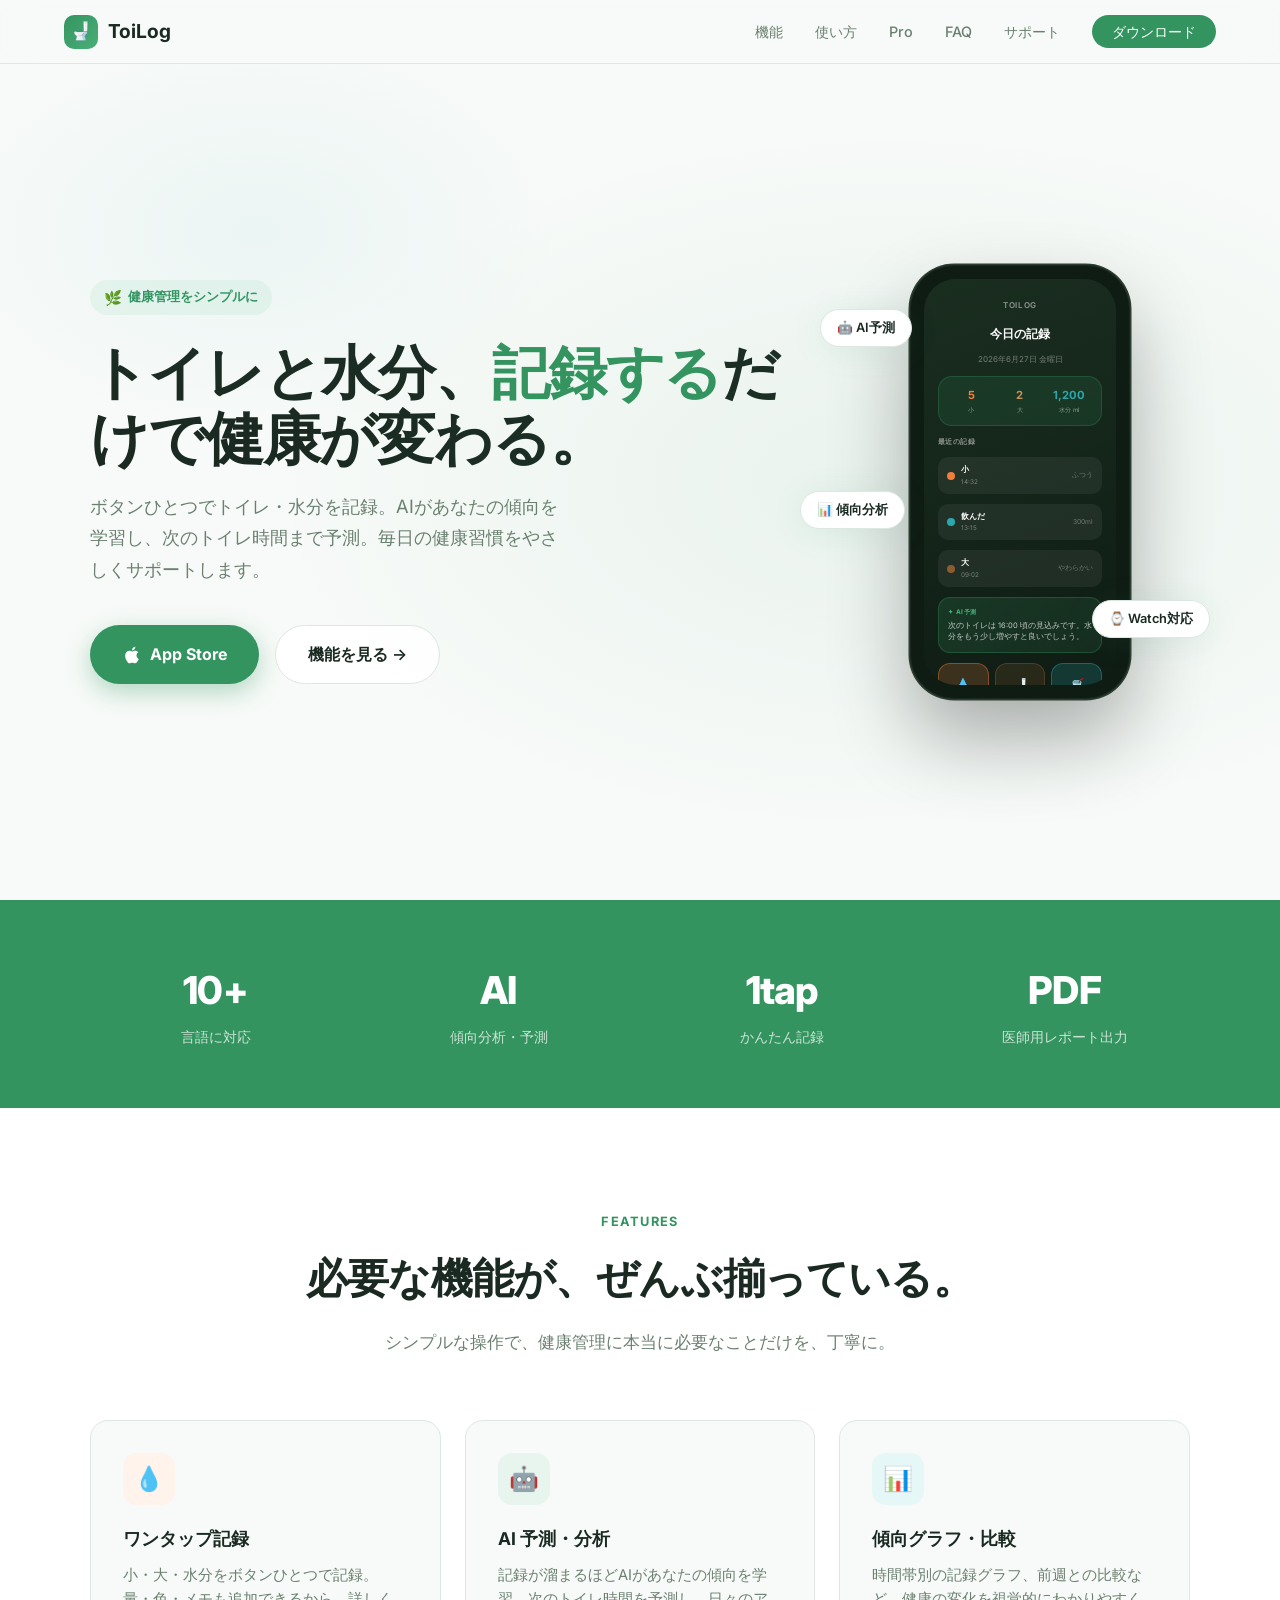
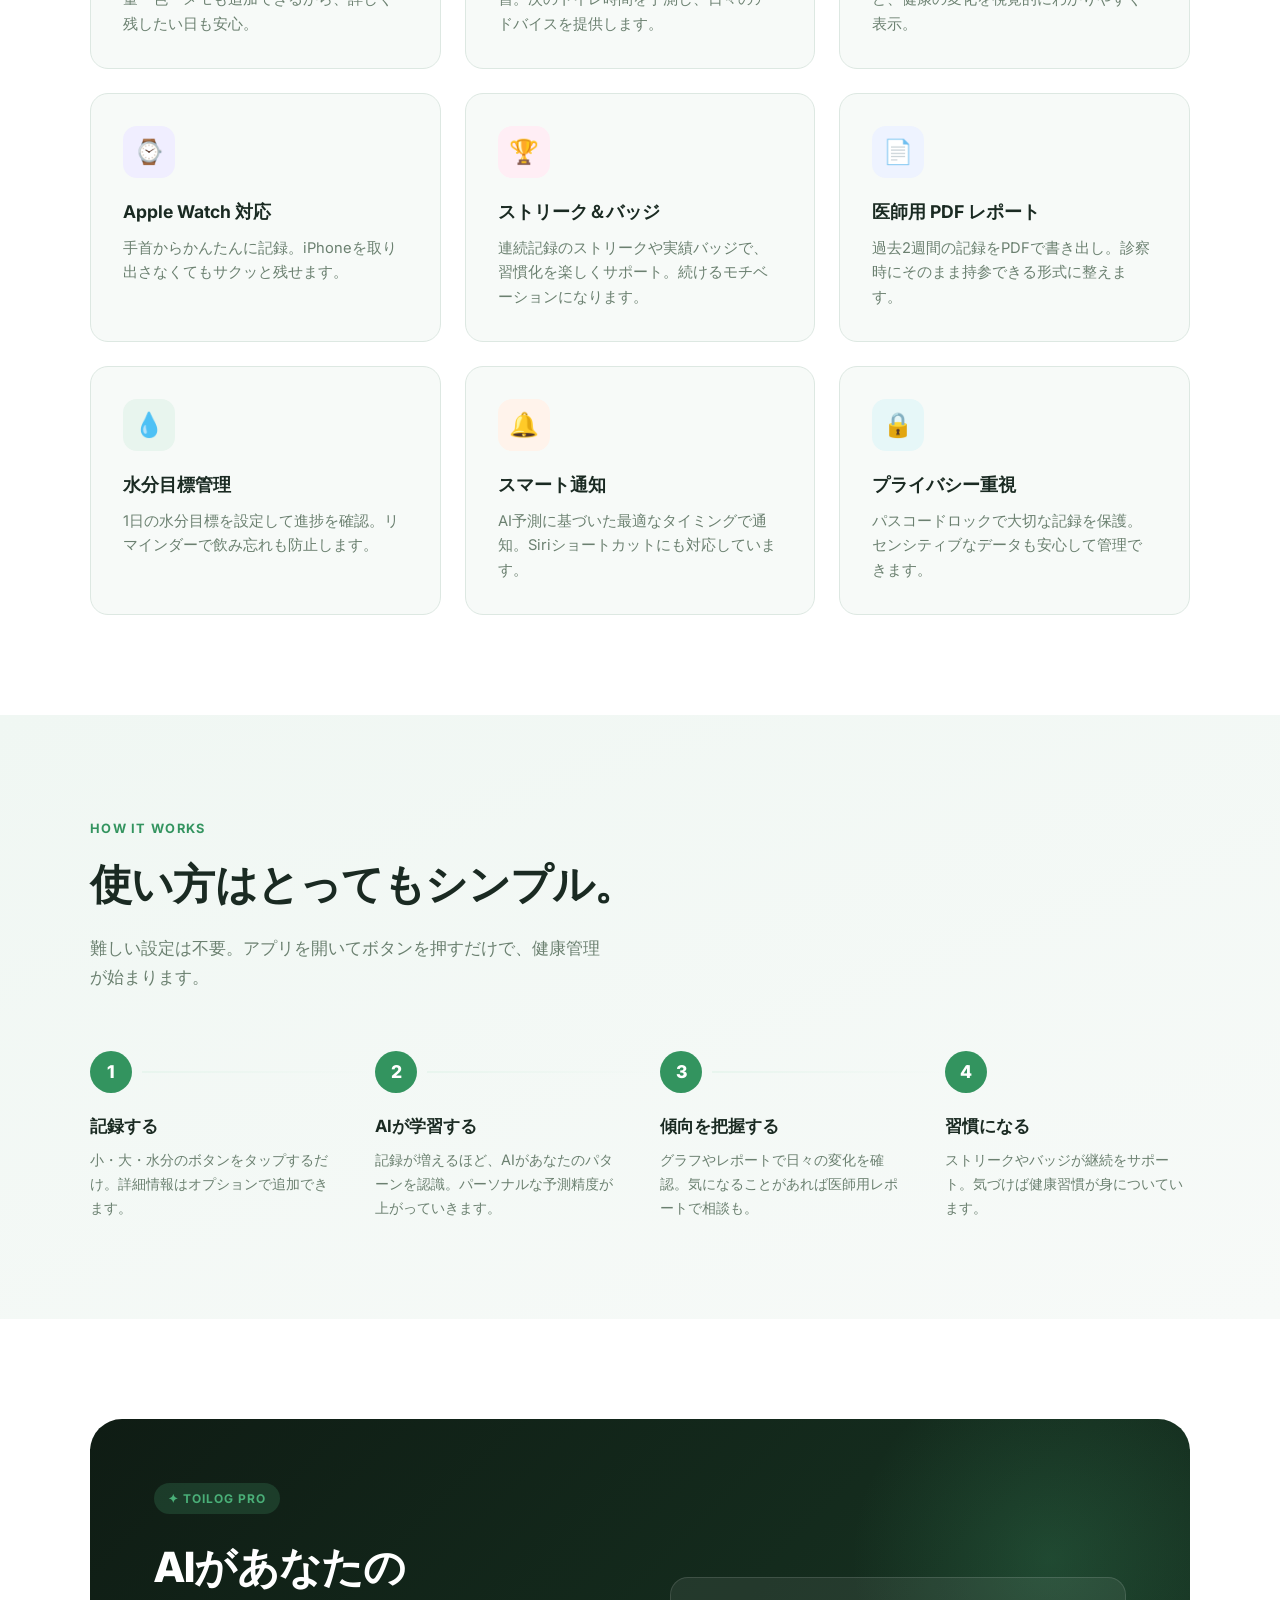
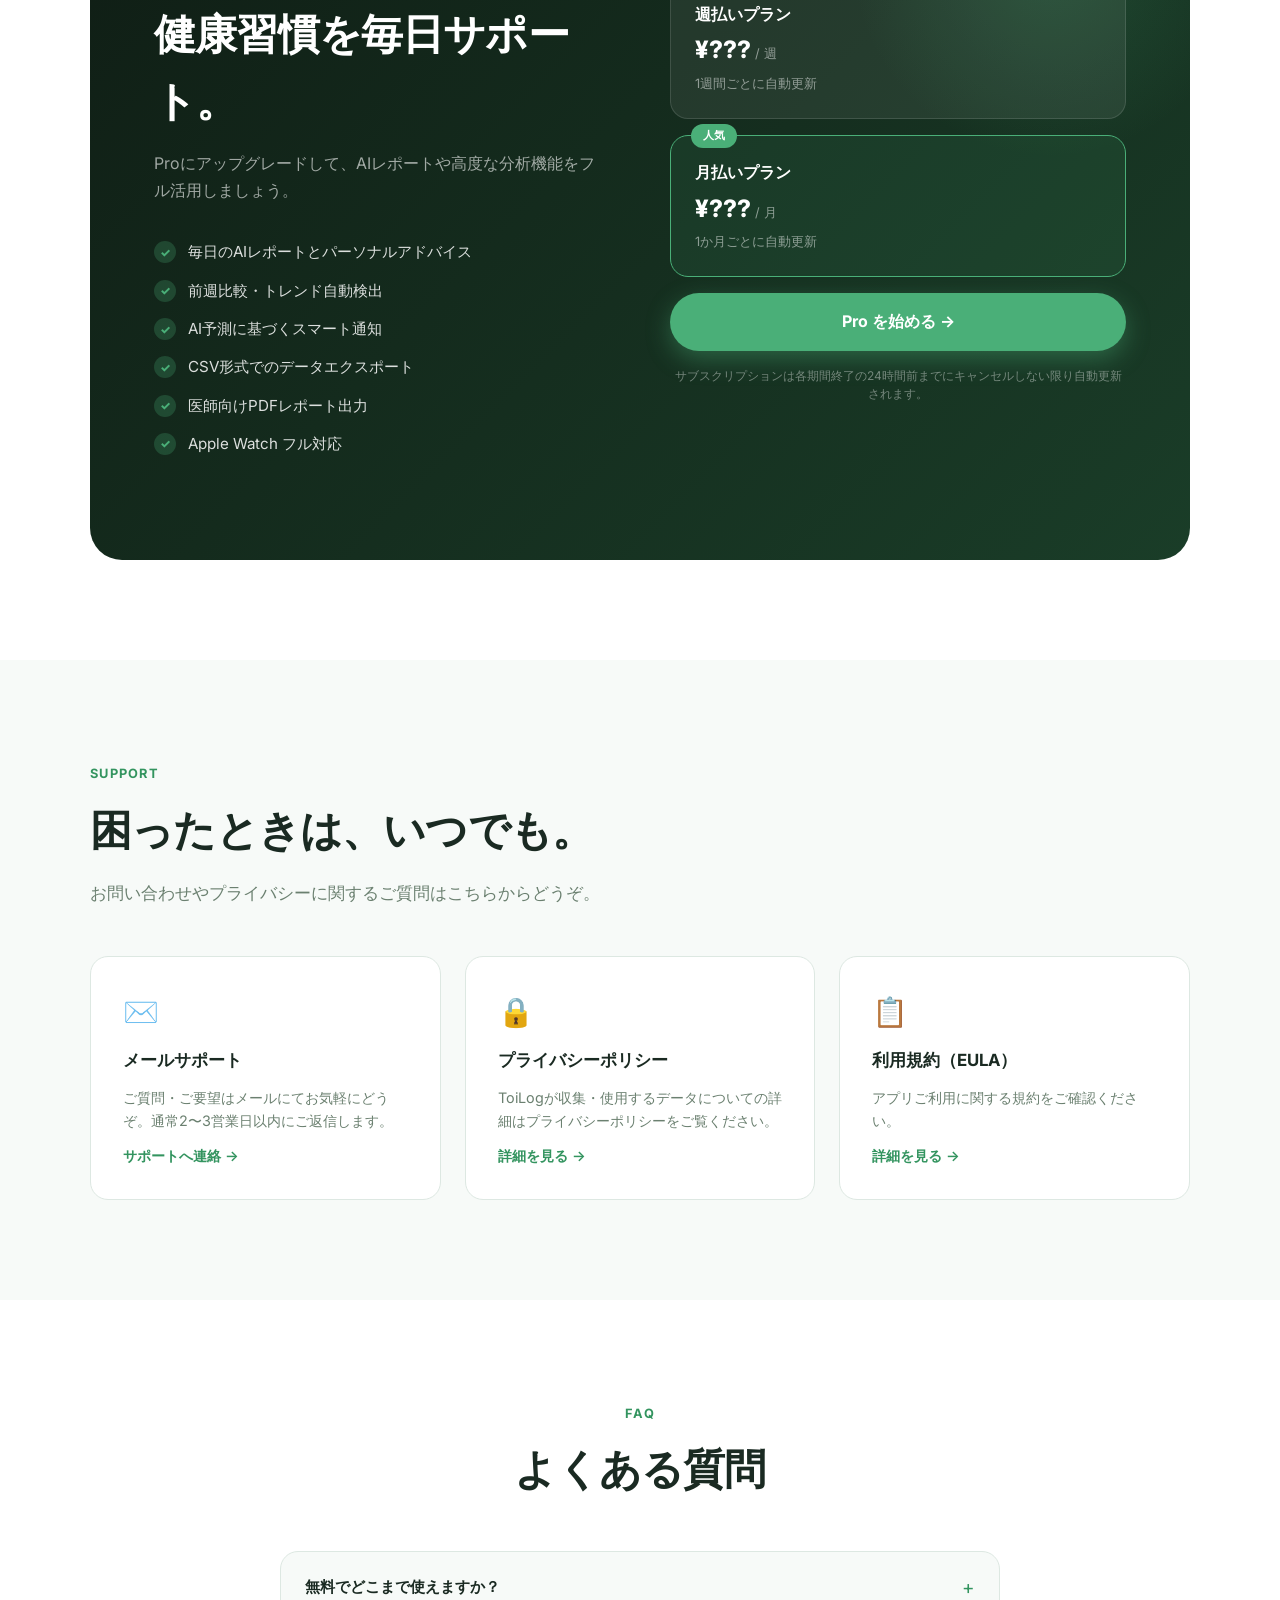
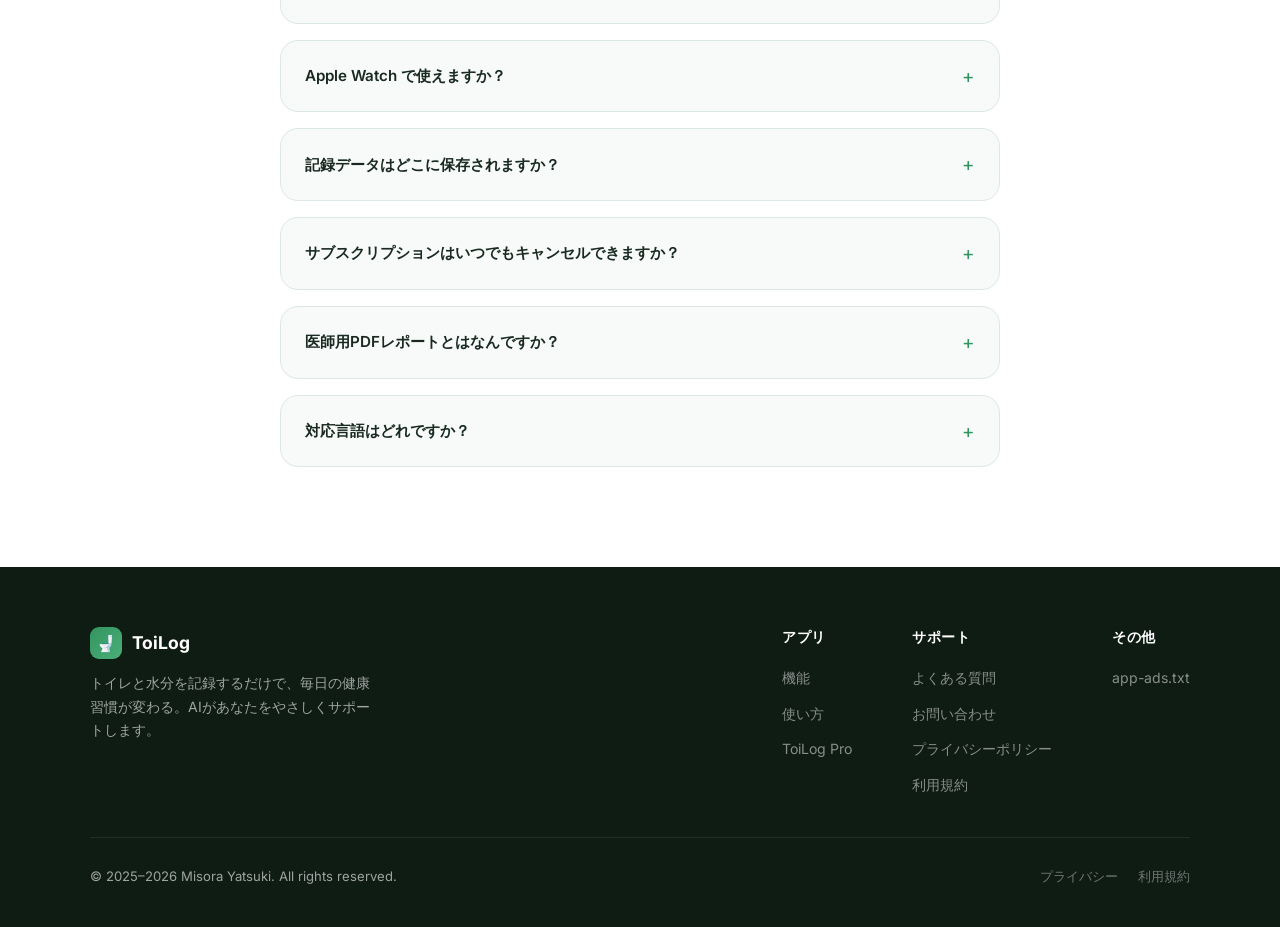
==== index.html @ bc9802e8 "Initial commit" ====
<!DOCTYPE html>
<html lang="ja">
<head>
  <meta charset="UTF-8">
  <meta name="viewport" content="width=device-width, initial-scale=1.0">
  <title>ToiLog - トイレ記録＆AI健康分析</title>
  <meta name="description" content="ボタンひとつでトイレ・水分を記録。AIがあなたの健康習慣を毎日サポート。">
  <meta property="og:title" content="ToiLog - トイレ記録＆AI健康分析">
  <meta property="og:description" content="ボタンひとつでトイレ・水分を記録。AIがあなたの健康習慣を毎日サポート。">
  <meta property="og:type" content="website">
  <link rel="preconnect" href="https://fonts.googleapis.com">
  <link rel="preconnect" href="https://fonts.gstatic.com" crossorigin>
  <link href="https://fonts.googleapis.com/css2?family=Inter:wght@300;400;500;600;700;800&display=swap" rel="stylesheet">
  <style>
    *, *::before, *::after { box-sizing: border-box; margin: 0; padding: 0; }

    :root {
      --green:      #33945f;
      --green-light:#e8f5ee;
      --green-mid:  #4aaf78;
      --orange:     #f07f3c;
      --brown:      #8c5c2e;
      --teal:       #2ba8ad;
      --bg:         #f7faf8;
      --surface:    #ffffff;
      --text:       #1a2a22;
      --muted:      #6b8070;
      --border:     #dde8e2;
      --radius:     18px;
      --shadow:     0 4px 32px rgba(51,148,95,.10);
    }

    html { scroll-behavior: smooth; }

    body {
      font-family: 'Inter', -apple-system, sans-serif;
      background: var(--bg);
      color: var(--text);
      line-height: 1.6;
      -webkit-font-smoothing: antialiased;
    }

    /* ── NAV ───────────────────────────────────────── */
    nav {
      position: sticky; top: 0; z-index: 100;
      background: rgba(247,250,248,.85);
      backdrop-filter: blur(16px);
      -webkit-backdrop-filter: blur(16px);
      border-bottom: 1px solid var(--border);
      padding: 0 5vw;
      display: flex; align-items: center; justify-content: space-between;
      height: 64px;
    }
    .nav-logo {
      display: flex; align-items: center; gap: 10px;
      font-weight: 700; font-size: 1.2rem; color: var(--text);
      text-decoration: none;
    }
    .nav-logo-icon {
      width: 34px; height: 34px; border-radius: 10px;
      background: linear-gradient(135deg, var(--green), var(--green-mid));
      display: flex; align-items: center; justify-content: center;
      font-size: 1.1rem;
    }
    .nav-links {
      display: flex; gap: 32px; list-style: none;
    }
    .nav-links a {
      color: var(--muted); text-decoration: none; font-size: .9rem; font-weight: 500;
      transition: color .2s;
    }
    .nav-links a:hover { color: var(--green); }
    .nav-cta {
      background: var(--green);
      color: #fff !important;
      padding: 8px 20px;
      border-radius: 100px;
    }
    .nav-cta:hover { background: var(--green-mid); color: #fff !important; }

    /* ── HERO ──────────────────────────────────────── */
    .hero {
      min-height: calc(100vh - 64px);
      display: flex; align-items: center;
      padding: 80px 5vw;
      position: relative; overflow: hidden;
    }
    .hero::before {
      content: '';
      position: absolute; inset: 0;
      background:
        radial-gradient(ellipse 70% 60% at 70% 50%, rgba(51,148,95,.07) 0%, transparent 70%),
        radial-gradient(ellipse 40% 40% at 20% 20%, rgba(43,168,173,.06) 0%, transparent 60%);
      pointer-events: none;
    }
    .hero-inner {
      max-width: 1100px; margin: 0 auto; width: 100%;
      display: flex; align-items: center; gap: 60px;
    }
    .hero-text { flex: 1; }
    .hero-badge {
      display: inline-flex; align-items: center; gap: 6px;
      background: var(--green-light); color: var(--green);
      padding: 6px 14px; border-radius: 100px;
      font-size: .8rem; font-weight: 600; margin-bottom: 24px;
    }
    .hero-badge span { font-size: .9rem; }
    h1 {
      font-size: clamp(2.4rem, 5vw, 3.6rem);
      font-weight: 800; line-height: 1.15; letter-spacing: -.02em;
      margin-bottom: 20px;
    }
    h1 em { font-style: normal; color: var(--green); }
    .hero-sub {
      font-size: 1.15rem; color: var(--muted); margin-bottom: 40px;
      max-width: 480px; line-height: 1.7;
    }
    .hero-actions { display: flex; gap: 16px; flex-wrap: wrap; }
    .btn-primary {
      display: inline-flex; align-items: center; gap: 8px;
      background: var(--green); color: #fff;
      padding: 16px 32px; border-radius: 100px;
      font-weight: 700; font-size: 1rem; text-decoration: none;
      box-shadow: 0 8px 24px rgba(51,148,95,.35);
      transition: transform .2s, box-shadow .2s;
    }
    .btn-primary:hover { transform: translateY(-2px); box-shadow: 0 12px 32px rgba(51,148,95,.4); }
    .btn-secondary {
      display: inline-flex; align-items: center; gap: 8px;
      background: var(--surface); color: var(--text);
      padding: 16px 32px; border-radius: 100px;
      font-weight: 600; font-size: 1rem; text-decoration: none;
      border: 1.5px solid var(--border);
      transition: border-color .2s, transform .2s;
    }
    .btn-secondary:hover { border-color: var(--green); transform: translateY(-2px); }

    .hero-visual { flex: 0 0 340px; }
    .phone-frame {
      width: 220px; margin: 0 auto;
      background: #0f1c14;
      border-radius: 44px;
      padding: 14px;
      box-shadow:
        0 0 0 1.5px #2a3d2e,
        0 40px 80px rgba(0,0,0,.30),
        inset 0 0 0 1px rgba(255,255,255,.05);
      position: relative;
    }
    .phone-screen {
      background: linear-gradient(160deg, #1a2e20 0%, #0f1c14 100%);
      border-radius: 32px;
      overflow: hidden;
      aspect-ratio: 9/19;
      display: flex; flex-direction: column;
      padding: 20px 14px 14px;
      gap: 10px;
    }
    .phone-header {
      color: rgba(255,255,255,.5); font-size: .5rem; font-weight: 600;
      text-align: center; letter-spacing: .08em; text-transform: uppercase;
    }
    .phone-title { color: #fff; font-size: .75rem; font-weight: 700; text-align: center; margin-top: 2px; }
    .phone-date { color: rgba(255,255,255,.4); font-size: .5rem; text-align: center; }
    .phone-summary {
      background: rgba(51,148,95,.15);
      border: 1px solid rgba(51,148,95,.3);
      border-radius: 14px;
      padding: 10px;
      display: grid; grid-template-columns: 1fr 1fr 1fr; gap: 4px;
    }
    .phone-stat { text-align: center; }
    .phone-stat-val { font-size: .7rem; font-weight: 700; }
    .phone-stat-lbl { font-size: .38rem; color: rgba(255,255,255,.5); }
    .stat-green { color: #4aaf78; }
    .stat-orange { color: #f07f3c; }
    .stat-teal { color: #2ba8ad; }
    .phone-log-title { color: rgba(255,255,255,.5); font-size: .45rem; font-weight: 600; letter-spacing: .06em; text-transform: uppercase; }
    .phone-log-item {
      background: rgba(255,255,255,.06);
      border-radius: 10px; padding: 7px 9px;
      display: flex; align-items: center; gap: 6px;
    }
    .phone-log-dot { width: 8px; height: 8px; border-radius: 50%; flex-shrink: 0; }
    .phone-log-text { flex: 1; }
    .phone-log-type { font-size: .48rem; color: #fff; font-weight: 600; }
    .phone-log-time { font-size: .4rem; color: rgba(255,255,255,.4); }
    .phone-log-right { font-size: .42rem; color: rgba(255,255,255,.35); }
    .phone-ai {
      background: linear-gradient(135deg, rgba(51,148,95,.2), rgba(74,175,120,.1));
      border: 1px solid rgba(51,148,95,.35);
      border-radius: 12px; padding: 9px;
    }
    .phone-ai-label { font-size: .4rem; color: #4aaf78; font-weight: 700; letter-spacing: .06em; text-transform: uppercase; margin-bottom: 3px; }
    .phone-ai-text { font-size: .47rem; color: rgba(255,255,255,.75); line-height: 1.5; }
    .phone-btns {
      display: grid; grid-template-columns: 1fr 1fr 1fr; gap: 6px; margin-top: auto;
    }
    .phone-btn {
      border-radius: 12px; padding: 10px 0;
      display: flex; flex-direction: column; align-items: center; gap: 3px;
    }
    .phone-btn-orange { background: rgba(240,127,60,.2); border: 1px solid rgba(240,127,60,.4); }
    .phone-btn-brown  { background: rgba(140, 92,46,.2); border: 1px solid rgba(140, 92,46,.4); }
    .phone-btn-teal   { background: rgba(43,168,173,.2); border: 1px solid rgba(43,168,173,.4); }
    .phone-btn-emoji  { font-size: .9rem; }
    .phone-btn-label  { font-size: .38rem; color: rgba(255,255,255,.7); font-weight: 600; }

    /* floating chips */
    .hero-visual { position: relative; }
    .chip {
      position: absolute;
      background: var(--surface);
      border: 1px solid var(--border);
      border-radius: 100px;
      padding: 8px 16px;
      display: flex; align-items: center; gap: 8px;
      font-size: .8rem; font-weight: 600;
      box-shadow: var(--shadow);
      white-space: nowrap;
      animation: float 4s ease-in-out infinite;
    }
    .chip-1 { top: 10%; left: -30px; animation-delay: 0s; }
    .chip-2 { top: 52%; left: -50px; animation-delay: 1.5s; }
    .chip-3 { bottom: 14%; right: -20px; animation-delay: .8s; }
    @keyframes float {
      0%, 100% { transform: translateY(0); }
      50%       { transform: translateY(-8px); }
    }

    /* ── SECTION COMMONS ───────────────────────────── */
    section { padding: 100px 5vw; }
    .section-inner { max-width: 1100px; margin: 0 auto; }
    .section-eyebrow {
      display: inline-block;
      color: var(--green); font-size: .8rem; font-weight: 700;
      letter-spacing: .1em; text-transform: uppercase;
      margin-bottom: 12px;
    }
    h2 {
      font-size: clamp(1.8rem, 3.5vw, 2.6rem);
      font-weight: 800; letter-spacing: -.02em; margin-bottom: 16px;
    }
    .section-sub {
      color: var(--muted); font-size: 1.05rem; max-width: 520px; line-height: 1.7;
    }

    /* ── FEATURES ──────────────────────────────────── */
    #features { background: var(--surface); }
    .features-header { text-align: center; margin-bottom: 64px; }
    .features-header .section-sub { margin: 0 auto; }
    .features-grid {
      display: grid;
      grid-template-columns: repeat(auto-fit, minmax(300px, 1fr));
      gap: 24px;
    }
    .feature-card {
      background: var(--bg);
      border: 1px solid var(--border);
      border-radius: var(--radius);
      padding: 32px;
      transition: transform .2s, box-shadow .2s;
    }
    .feature-card:hover { transform: translateY(-4px); box-shadow: var(--shadow); }
    .feature-icon {
      width: 52px; height: 52px; border-radius: 14px;
      display: flex; align-items: center; justify-content: center;
      font-size: 1.5rem; margin-bottom: 20px;
    }
    .icon-green  { background: var(--green-light); }
    .icon-orange { background: #fff3eb; }
    .icon-teal   { background: #e6f7f8; }
    .icon-purple { background: #f0eeff; }
    .icon-pink   { background: #ffeef5; }
    .icon-blue   { background: #eef3ff; }
    .feature-card h3 { font-size: 1.1rem; font-weight: 700; margin-bottom: 10px; }
    .feature-card p  { color: var(--muted); font-size: .92rem; line-height: 1.65; }

    /* ── HOW IT WORKS ──────────────────────────────── */
    #how {
      background: linear-gradient(160deg, #f0f7f3 0%, var(--bg) 100%);
    }
    .steps {
      display: grid;
      grid-template-columns: repeat(auto-fit, minmax(220px, 1fr));
      gap: 40px;
      margin-top: 60px;
    }
    .step { position: relative; }
    .step-num {
      width: 42px; height: 42px; border-radius: 50%;
      background: var(--green); color: #fff;
      display: flex; align-items: center; justify-content: center;
      font-weight: 800; font-size: 1.1rem; margin-bottom: 20px;
    }
    .step h3 { font-size: 1.05rem; font-weight: 700; margin-bottom: 8px; }
    .step p  { color: var(--muted); font-size: .9rem; line-height: 1.65; }
    .step-connector {
      position: absolute; top: 20px; left: 52px;
      width: calc(100% - 12px);
      height: 2px;
      background: linear-gradient(to right, var(--green-light), transparent);
    }

    /* ── PRO ───────────────────────────────────────── */
    #pro { background: var(--surface); }
    .pro-inner {
      background: linear-gradient(135deg, #0f1c14 0%, #1a3d28 100%);
      border-radius: 32px;
      padding: 64px;
      color: #fff;
      position: relative; overflow: hidden;
    }
    .pro-inner::before {
      content: '';
      position: absolute; top: -60px; right: -60px;
      width: 400px; height: 400px; border-radius: 50%;
      background: radial-gradient(circle, rgba(74,175,120,.2) 0%, transparent 70%);
      pointer-events: none;
    }
    .pro-grid {
      display: grid; grid-template-columns: 1fr 1fr; gap: 60px; align-items: center;
    }
    .pro-eyebrow {
      display: inline-flex; align-items: center; gap: 6px;
      background: rgba(74,175,120,.2); color: #4aaf78;
      padding: 6px 14px; border-radius: 100px;
      font-size: .75rem; font-weight: 700; letter-spacing: .08em; text-transform: uppercase;
      margin-bottom: 20px;
    }
    .pro-inner h2 { color: #fff; margin-bottom: 16px; }
    .pro-sub { color: rgba(255,255,255,.6); font-size: 1rem; line-height: 1.7; margin-bottom: 36px; }
    .pro-features { list-style: none; display: flex; flex-direction: column; gap: 14px; margin-bottom: 40px; }
    .pro-features li {
      display: flex; align-items: flex-start; gap: 12px;
      font-size: .95rem; color: rgba(255,255,255,.85);
    }
    .pro-features li::before {
      content: '✓';
      width: 22px; height: 22px; border-radius: 50%;
      background: rgba(74,175,120,.25); color: #4aaf78;
      display: flex; align-items: center; justify-content: center;
      font-size: .75rem; font-weight: 800; flex-shrink: 0; margin-top: 1px;
    }
    .pro-cards { display: flex; flex-direction: column; gap: 16px; }
    .plan-card {
      background: rgba(255,255,255,.07);
      border: 1px solid rgba(255,255,255,.12);
      border-radius: 18px; padding: 24px;
      position: relative; cursor: pointer;
      transition: border-color .2s;
    }
    .plan-card.popular {
      border-color: #4aaf78;
      background: rgba(74,175,120,.1);
    }
    .plan-badge {
      position: absolute; top: -12px; left: 20px;
      background: #4aaf78; color: #fff;
      padding: 3px 12px; border-radius: 100px;
      font-size: .7rem; font-weight: 700;
    }
    .plan-name { font-weight: 700; font-size: 1rem; color: #fff; margin-bottom: 4px; }
    .plan-price { font-size: 1.5rem; font-weight: 800; color: #fff; }
    .plan-price span { font-size: .8rem; font-weight: 400; color: rgba(255,255,255,.5); }
    .plan-desc { font-size: .8rem; color: rgba(255,255,255,.5); margin-top: 4px; }
    .btn-pro {
      display: inline-flex; align-items: center; justify-content: center; gap: 8px;
      background: #4aaf78; color: #fff;
      padding: 16px 36px; border-radius: 100px;
      font-weight: 700; font-size: 1rem; text-decoration: none;
      width: 100%; text-align: center;
      box-shadow: 0 8px 24px rgba(74,175,120,.4);
      transition: transform .2s, box-shadow .2s;
    }
    .btn-pro:hover { transform: translateY(-2px); box-shadow: 0 12px 32px rgba(74,175,120,.5); }

    /* ── STATS ─────────────────────────────────────── */
    #stats { background: var(--green); padding: 60px 5vw; }
    .stats-inner {
      max-width: 1100px; margin: 0 auto;
      display: grid; grid-template-columns: repeat(auto-fit, minmax(180px, 1fr));
      gap: 32px; text-align: center;
    }
    .stat-item {}
    .stat-val { font-size: 2.4rem; font-weight: 800; color: #fff; letter-spacing: -.02em; }
    .stat-label { font-size: .9rem; color: rgba(255,255,255,.75); margin-top: 4px; }

    /* ── SUPPORT ───────────────────────────────────── */
    #support { background: var(--bg); }
    .support-grid {
      display: grid; grid-template-columns: repeat(auto-fit, minmax(280px, 1fr));
      gap: 24px; margin-top: 48px;
    }
    .support-card {
      background: var(--surface); border: 1px solid var(--border);
      border-radius: var(--radius); padding: 32px;
      text-decoration: none; color: inherit;
      transition: transform .2s, box-shadow .2s, border-color .2s;
      display: flex; flex-direction: column; gap: 12px;
    }
    .support-card:hover { transform: translateY(-4px); box-shadow: var(--shadow); border-color: var(--green); }
    .support-icon { font-size: 1.8rem; }
    .support-card h3 { font-size: 1.05rem; font-weight: 700; }
    .support-card p  { color: var(--muted); font-size: .9rem; line-height: 1.6; }
    .support-arrow  { color: var(--green); font-size: .9rem; font-weight: 600; margin-top: auto; }

    /* ── FAQ ───────────────────────────────────────── */
    #faq { background: var(--surface); }
    .faq-list { margin-top: 48px; display: flex; flex-direction: column; gap: 16px; max-width: 720px; margin-left: auto; margin-right: auto; }
    details {
      background: var(--bg); border: 1px solid var(--border);
      border-radius: var(--radius); overflow: hidden;
    }
    summary {
      padding: 20px 24px;
      font-weight: 600; font-size: .95rem; cursor: pointer;
      list-style: none; display: flex; justify-content: space-between; align-items: center;
      user-select: none;
    }
    summary::-webkit-details-marker { display: none; }
    summary::after { content: '+'; color: var(--green); font-size: 1.2rem; font-weight: 400; flex-shrink: 0; }
    details[open] summary::after { content: '−'; }
    .faq-answer { padding: 0 24px 20px; color: var(--muted); font-size: .92rem; line-height: 1.7; }

    /* ── FOOTER ────────────────────────────────────── */
    footer {
      background: #0f1c14; color: rgba(255,255,255,.6);
      padding: 60px 5vw 40px;
    }
    .footer-inner {
      max-width: 1100px; margin: 0 auto;
    }
    .footer-top {
      display: flex; justify-content: space-between; align-items: flex-start;
      gap: 40px; flex-wrap: wrap;
      padding-bottom: 40px;
      border-bottom: 1px solid rgba(255,255,255,.08);
    }
    .footer-brand { max-width: 280px; }
    .footer-logo {
      display: flex; align-items: center; gap: 10px;
      font-weight: 700; font-size: 1.1rem; color: #fff;
      margin-bottom: 12px; text-decoration: none;
    }
    .footer-logo-icon {
      width: 32px; height: 32px; border-radius: 9px;
      background: linear-gradient(135deg, var(--green), var(--green-mid));
      display: flex; align-items: center; justify-content: center;
      font-size: 1rem;
    }
    .footer-brand p { font-size: .88rem; line-height: 1.65; }
    .footer-links { display: flex; gap: 60px; flex-wrap: wrap; }
    .footer-col h4 { color: #fff; font-size: .85rem; font-weight: 700; margin-bottom: 16px; letter-spacing: .04em; }
    .footer-col ul { list-style: none; display: flex; flex-direction: column; gap: 10px; }
    .footer-col a { color: rgba(255,255,255,.5); text-decoration: none; font-size: .88rem; transition: color .2s; }
    .footer-col a:hover { color: #4aaf78; }
    .footer-bottom {
      display: flex; justify-content: space-between; align-items: center;
      flex-wrap: wrap; gap: 16px;
      padding-top: 28px;
      font-size: .82rem;
    }
    .footer-bottom a { color: rgba(255,255,255,.4); text-decoration: none; }
    .footer-bottom a:hover { color: rgba(255,255,255,.7); }

    /* ── RESPONSIVE ────────────────────────────────── */
    @media (max-width: 768px) {
      .hero-inner { flex-direction: column; text-align: center; }
      .hero-sub { margin-left: auto; margin-right: auto; }
      .hero-actions { justify-content: center; }
      .hero-visual { order: -1; }
      .chip-1, .chip-2, .chip-3 { display: none; }
      .pro-grid { grid-template-columns: 1fr; }
      .pro-inner { padding: 40px 24px; }
      nav .nav-links { display: none; }
      .step-connector { display: none; }
    }
  </style>
</head>
<body>

<!-- NAV -->
<nav>
  <a href="#" class="nav-logo">
    <div class="nav-logo-icon">🚽</div>
    ToiLog
  </a>
  <ul class="nav-links">
    <li><a href="#features">機能</a></li>
    <li><a href="#how">使い方</a></li>
    <li><a href="#pro">Pro</a></li>
    <li><a href="#faq">FAQ</a></li>
    <li><a href="#support">サポート</a></li>
    <li><a href="https://apps.apple.com/jp/app/toilog-%E3%83%88%E3%82%A4%E3%83%AC%E8%A8%98%E9%8C%B2-ai%E5%81%A5%E5%BA%B7%E5%88%86%E6%9E%90/id6755875890" class="nav-cta" target="_blank" rel="noopener">ダウンロード</a></li>
  </ul>
</nav>

<!-- HERO -->
<section class="hero">
  <div class="hero-inner">
    <div class="hero-text">
      <div class="hero-badge"><span>🌿</span> 健康管理をシンプルに</div>
      <h1>トイレと水分、<em>記録する</em>だけで健康が変わる。</h1>
      <p class="hero-sub">ボタンひとつでトイレ・水分を記録。AIがあなたの傾向を学習し、次のトイレ時間まで予測。毎日の健康習慣をやさしくサポートします。</p>
      <div class="hero-actions">
        <a href="https://apps.apple.com/jp/app/toilog-%E3%83%88%E3%82%A4%E3%83%AC%E8%A8%98%E9%8C%B2-ai%E5%81%A5%E5%BA%B7%E5%88%86%E6%9E%90/id6755875890" class="btn-primary" target="_blank" rel="noopener">
          <svg width="20" height="20" viewBox="0 0 24 24" fill="currentColor"><path d="M18.71 19.5c-.83 1.24-1.71 2.45-3.05 2.47-1.34.03-1.77-.79-3.29-.79-1.53 0-2 .77-3.27.82-1.31.05-2.3-1.32-3.14-2.53C4.25 17 2.94 12.45 4.7 9.39c.87-1.52 2.43-2.48 4.12-2.51 1.28-.02 2.5.87 3.29.87.78 0 2.26-1.07 3.8-.91.65.03 2.47.26 3.64 1.98-.09.06-2.17 1.28-2.15 3.81.03 3.02 2.65 4.03 2.68 4.04-.03.07-.42 1.44-1.38 2.83M13 3.5c.73-.83 1.94-1.46 2.94-1.5.13 1.17-.34 2.35-1.04 3.19-.69.85-1.83 1.51-2.95 1.42-.15-1.15.41-2.35 1.05-3.11z"/></svg>
          App Store
        </a>
        <a href="#features" class="btn-secondary">機能を見る →</a>
      </div>
    </div>
    <div class="hero-visual">
      <!-- Phone mockup -->
      <div class="phone-frame">
        <div class="phone-screen">
          <div class="phone-header">ToiLog</div>
          <div class="phone-title">今日の記録</div>
          <div class="phone-date">2026年6月27日 金曜日</div>

          <div class="phone-summary">
            <div class="phone-stat">
              <div class="phone-stat-val stat-orange">5</div>
              <div class="phone-stat-lbl">小</div>
            </div>
            <div class="phone-stat">
              <div class="phone-stat-val stat-brown" style="color:#c8905a">2</div>
              <div class="phone-stat-lbl">大</div>
            </div>
            <div class="phone-stat">
              <div class="phone-stat-val stat-teal">1,200</div>
              <div class="phone-stat-lbl">水分 ml</div>
            </div>
          </div>

          <div class="phone-log-title">最近の記録</div>
          <div class="phone-log-item">
            <div class="phone-log-dot" style="background:#f07f3c"></div>
            <div class="phone-log-text">
              <div class="phone-log-type">小</div>
              <div class="phone-log-time">14:32</div>
            </div>
            <div class="phone-log-right">ふつう</div>
          </div>
          <div class="phone-log-item">
            <div class="phone-log-dot" style="background:#2ba8ad"></div>
            <div class="phone-log-text">
              <div class="phone-log-type">飲んだ</div>
              <div class="phone-log-time">13:15</div>
            </div>
            <div class="phone-log-right">300ml</div>
          </div>
          <div class="phone-log-item">
            <div class="phone-log-dot" style="background:#8c5c2e"></div>
            <div class="phone-log-text">
              <div class="phone-log-type">大</div>
              <div class="phone-log-time">09:02</div>
            </div>
            <div class="phone-log-right">やわらかい</div>
          </div>

          <div class="phone-ai">
            <div class="phone-ai-label">✦ AI予測</div>
            <div class="phone-ai-text">次のトイレは 16:00 頃の見込みです。水分をもう少し増やすと良いでしょう。</div>
          </div>

          <div class="phone-btns">
            <div class="phone-btn phone-btn-orange">
              <span class="phone-btn-emoji">💧</span>
              <span class="phone-btn-label">小</span>
            </div>
            <div class="phone-btn phone-btn-brown">
              <span class="phone-btn-emoji">🚽</span>
              <span class="phone-btn-label">大</span>
            </div>
            <div class="phone-btn phone-btn-teal">
              <span class="phone-btn-emoji">🥤</span>
              <span class="phone-btn-label">飲んだ</span>
            </div>
          </div>
        </div>
      </div>

      <!-- floating chips -->
      <div class="chip chip-1">🤖 AI予測</div>
      <div class="chip chip-2">📊 傾向分析</div>
      <div class="chip chip-3">⌚ Watch対応</div>
    </div>
  </div>
</section>

<!-- STATS -->
<section id="stats">
  <div class="stats-inner">
    <div class="stat-item">
      <div class="stat-val">10+</div>
      <div class="stat-label">言語に対応</div>
    </div>
    <div class="stat-item">
      <div class="stat-val">AI</div>
      <div class="stat-label">傾向分析・予測</div>
    </div>
    <div class="stat-item">
      <div class="stat-val">1tap</div>
      <div class="stat-label">かんたん記録</div>
    </div>
    <div class="stat-item">
      <div class="stat-val">PDF</div>
      <div class="stat-label">医師用レポート出力</div>
    </div>
  </div>
</section>

<!-- FEATURES -->
<section id="features">
  <div class="section-inner">
    <div class="features-header">
      <div class="section-eyebrow">Features</div>
      <h2>必要な機能が、ぜんぶ揃っている。</h2>
      <p class="section-sub">シンプルな操作で、健康管理に本当に必要なことだけを、丁寧に。</p>
    </div>
    <div class="features-grid">
      <div class="feature-card">
        <div class="feature-icon icon-orange">💧</div>
        <h3>ワンタップ記録</h3>
        <p>小・大・水分をボタンひとつで記録。量・色・メモも追加できるから、詳しく残したい日も安心。</p>
      </div>
      <div class="feature-card">
        <div class="feature-icon icon-green">🤖</div>
        <h3>AI 予測・分析</h3>
        <p>記録が溜まるほどAIがあなたの傾向を学習。次のトイレ時間を予測し、日々のアドバイスを提供します。</p>
      </div>
      <div class="feature-card">
        <div class="feature-icon icon-teal">📊</div>
        <h3>傾向グラフ・比較</h3>
        <p>時間帯別の記録グラフ、前週との比較など、健康の変化を視覚的にわかりやすく表示。</p>
      </div>
      <div class="feature-card">
        <div class="feature-icon icon-purple">⌚</div>
        <h3>Apple Watch 対応</h3>
        <p>手首からかんたんに記録。iPhoneを取り出さなくてもサクッと残せます。</p>
      </div>
      <div class="feature-card">
        <div class="feature-icon icon-pink">🏆</div>
        <h3>ストリーク＆バッジ</h3>
        <p>連続記録のストリークや実績バッジで、習慣化を楽しくサポート。続けるモチベーションになります。</p>
      </div>
      <div class="feature-card">
        <div class="feature-icon icon-blue">📄</div>
        <h3>医師用 PDF レポート</h3>
        <p>過去2週間の記録をPDFで書き出し。診察時にそのまま持参できる形式に整えます。</p>
      </div>
      <div class="feature-card">
        <div class="feature-icon icon-green">💧</div>
        <h3>水分目標管理</h3>
        <p>1日の水分目標を設定して進捗を確認。リマインダーで飲み忘れも防止します。</p>
      </div>
      <div class="feature-card">
        <div class="feature-icon icon-orange">🔔</div>
        <h3>スマート通知</h3>
        <p>AI予測に基づいた最適なタイミングで通知。Siriショートカットにも対応しています。</p>
      </div>
      <div class="feature-card">
        <div class="feature-icon icon-teal">🔒</div>
        <h3>プライバシー重視</h3>
        <p>パスコードロックで大切な記録を保護。センシティブなデータも安心して管理できます。</p>
      </div>
    </div>
  </div>
</section>

<!-- HOW IT WORKS -->
<section id="how">
  <div class="section-inner">
    <div class="section-eyebrow">How it works</div>
    <h2>使い方はとってもシンプル。</h2>
    <p class="section-sub">難しい設定は不要。アプリを開いてボタンを押すだけで、健康管理が始まります。</p>
    <div class="steps">
      <div class="step">
        <div class="step-num">1</div>
        <div class="step-connector"></div>
        <h3>記録する</h3>
        <p>小・大・水分のボタンをタップするだけ。詳細情報はオプションで追加できます。</p>
      </div>
      <div class="step">
        <div class="step-num">2</div>
        <div class="step-connector"></div>
        <h3>AIが学習する</h3>
        <p>記録が増えるほど、AIがあなたのパターンを認識。パーソナルな予測精度が上がっていきます。</p>
      </div>
      <div class="step">
        <div class="step-num">3</div>
        <div class="step-connector"></div>
        <h3>傾向を把握する</h3>
        <p>グラフやレポートで日々の変化を確認。気になることがあれば医師用レポートで相談も。</p>
      </div>
      <div class="step">
        <div class="step-num">4</div>
        <h3>習慣になる</h3>
        <p>ストリークやバッジが継続をサポート。気づけば健康習慣が身についています。</p>
      </div>
    </div>
  </div>
</section>

<!-- PRO -->
<section id="pro">
  <div class="section-inner">
    <div class="pro-inner">
      <div class="pro-grid">
        <div>
          <div class="pro-eyebrow">✦ ToiLog Pro</div>
          <h2>AIがあなたの<br>健康習慣を毎日サポート。</h2>
          <p class="pro-sub">Proにアップグレードして、AIレポートや高度な分析機能をフル活用しましょう。</p>
          <ul class="pro-features">
            <li>毎日のAIレポートとパーソナルアドバイス</li>
            <li>前週比較・トレンド自動検出</li>
            <li>AI予測に基づくスマート通知</li>
            <li>CSV形式でのデータエクスポート</li>
            <li>医師向けPDFレポート出力</li>
            <li>Apple Watch フル対応</li>
          </ul>
        </div>
        <div>
          <div class="pro-cards">
            <div class="plan-card">
              <div class="plan-name">週払いプラン</div>
              <div class="plan-price">¥???<span> / 週</span></div>
              <div class="plan-desc">1週間ごとに自動更新</div>
            </div>
            <div class="plan-card popular">
              <div class="plan-badge">人気</div>
              <div class="plan-name">月払いプラン</div>
              <div class="plan-price">¥???<span> / 月</span></div>
              <div class="plan-desc">1か月ごとに自動更新</div>
            </div>
            <a href="https://apps.apple.com/jp/app/toilog-%E3%83%88%E3%82%A4%E3%83%AC%E8%A8%98%E9%8C%B2-ai%E5%81%A5%E5%BA%B7%E5%88%86%E6%9E%90/id6755875890" class="btn-pro" target="_blank" rel="noopener">Pro を始める →</a>
            <p style="color:rgba(255,255,255,.4);font-size:.75rem;text-align:center;line-height:1.5">
              サブスクリプションは各期間終了の24時間前までにキャンセルしない限り自動更新されます。
            </p>
          </div>
        </div>
      </div>
    </div>
  </div>
</section>

<!-- SUPPORT -->
<section id="support">
  <div class="section-inner">
    <div class="section-eyebrow">Support</div>
    <h2>困ったときは、いつでも。</h2>
    <p class="section-sub">お問い合わせやプライバシーに関するご質問はこちらからどうぞ。</p>
    <div class="support-grid">
      <a href="mailto:goodmisogoodmiso@gmail.com" class="support-card">
        <div class="support-icon">✉️</div>
        <h3>メールサポート</h3>
        <p>ご質問・ご要望はメールにてお気軽にどうぞ。通常2〜3営業日以内にご返信します。</p>
        <div class="support-arrow">サポートへ連絡 →</div>
      </a>
      <a href="privacy.html" class="support-card">
        <div class="support-icon">🔒</div>
        <h3>プライバシーポリシー</h3>
        <p>ToiLogが収集・使用するデータについての詳細はプライバシーポリシーをご覧ください。</p>
        <div class="support-arrow">詳細を見る →</div>
      </a>
      <a href="terms.html" class="support-card">
        <div class="support-icon">📋</div>
        <h3>利用規約（EULA）</h3>
        <p>アプリご利用に関する規約をご確認ください。</p>
        <div class="support-arrow">詳細を見る →</div>
      </a>
    </div>
  </div>
</section>

<!-- FAQ -->
<section id="faq">
  <div class="section-inner">
    <div style="text-align:center; margin-bottom:0">
      <div class="section-eyebrow">FAQ</div>
      <h2>よくある質問</h2>
    </div>
    <div class="faq-list">
      <details>
        <summary>無料でどこまで使えますか？</summary>
        <div class="faq-answer">基本的な記録機能（小・大・水分の記録、履歴表示）は無料でご利用いただけます。AI分析レポートやCSVエクスポート、PDFレポートなどの高度な機能はToiLog Proでご利用いただけます。</div>
      </details>
      <details>
        <summary>Apple Watch で使えますか？</summary>
        <div class="faq-answer">はい、Apple Watch に対応しています。手首からワンタップで記録できます。ToiLog Pro ではWatch機能をフルにご活用いただけます。</div>
      </details>
      <details>
        <summary>記録データはどこに保存されますか？</summary>
        <div class="faq-answer">データはお使いのiPhone内に保存されます。Firebaseを利用したクラウド同期も行われますが、プライバシーポリシーに従って適切に管理されます。</div>
      </details>
      <details>
        <summary>サブスクリプションはいつでもキャンセルできますか？</summary>
        <div class="faq-answer">はい、いつでもキャンセル可能です。各期間終了の24時間前までにキャンセルすることで、次の期間の自動更新が停止されます。キャンセルはApp Storeのサブスクリプション設定から行えます。</div>
      </details>
      <details>
        <summary>医師用PDFレポートとはなんですか？</summary>
        <div class="faq-answer">過去2週間のトイレ・水分記録をPDF形式で出力できる機能です。日別集計や詳細記録が整理されたフォーマットで、医師への相談や診察時に活用いただけます。※医学的診断の根拠とするものではありません。</div>
      </details>
      <details>
        <summary>対応言語はどれですか？</summary>
        <div class="faq-answer">日本語・英語・ドイツ語・スペイン語・フランス語・イタリア語・韓国語・ポルトガル語（ブラジル）・中国語（簡体字・繁体字）など10言語以上に対応しています。</div>
      </details>
    </div>
  </div>
</section>

<!-- FOOTER -->
<footer>
  <div class="footer-inner">
    <div class="footer-top">
      <div class="footer-brand">
        <a href="#" class="footer-logo">
          <div class="footer-logo-icon">🚽</div>
          ToiLog
        </a>
        <p>トイレと水分を記録するだけで、毎日の健康習慣が変わる。AIがあなたをやさしくサポートします。</p>
      </div>
      <div class="footer-links">
        <div class="footer-col">
          <h4>アプリ</h4>
          <ul>
            <li><a href="#features">機能</a></li>
            <li><a href="#how">使い方</a></li>
            <li><a href="#pro">ToiLog Pro</a></li>
          </ul>
        </div>
        <div class="footer-col">
          <h4>サポート</h4>
          <ul>
            <li><a href="#faq">よくある質問</a></li>
            <li><a href="mailto:support@example.com">お問い合わせ</a></li>
            <li><a href="privacy.html">プライバシーポリシー</a></li>
            <li><a href="terms.html">利用規約</a></li>
          </ul>
        </div>
        <div class="footer-col">
          <h4>その他</h4>
          <ul>
            <li><a href="app-ads.txt">app-ads.txt</a></li>
          </ul>
        </div>
      </div>
    </div>
    <div class="footer-bottom">
      <span>© 2025–2026 Misora Yatsuki. All rights reserved.</span>
      <div style="display:flex;gap:20px">
        <a href="privacy.html">プライバシー</a>
        <a href="terms.html">利用規約</a>
      </div>
    </div>
  </div>
</footer>

</body>
</html>
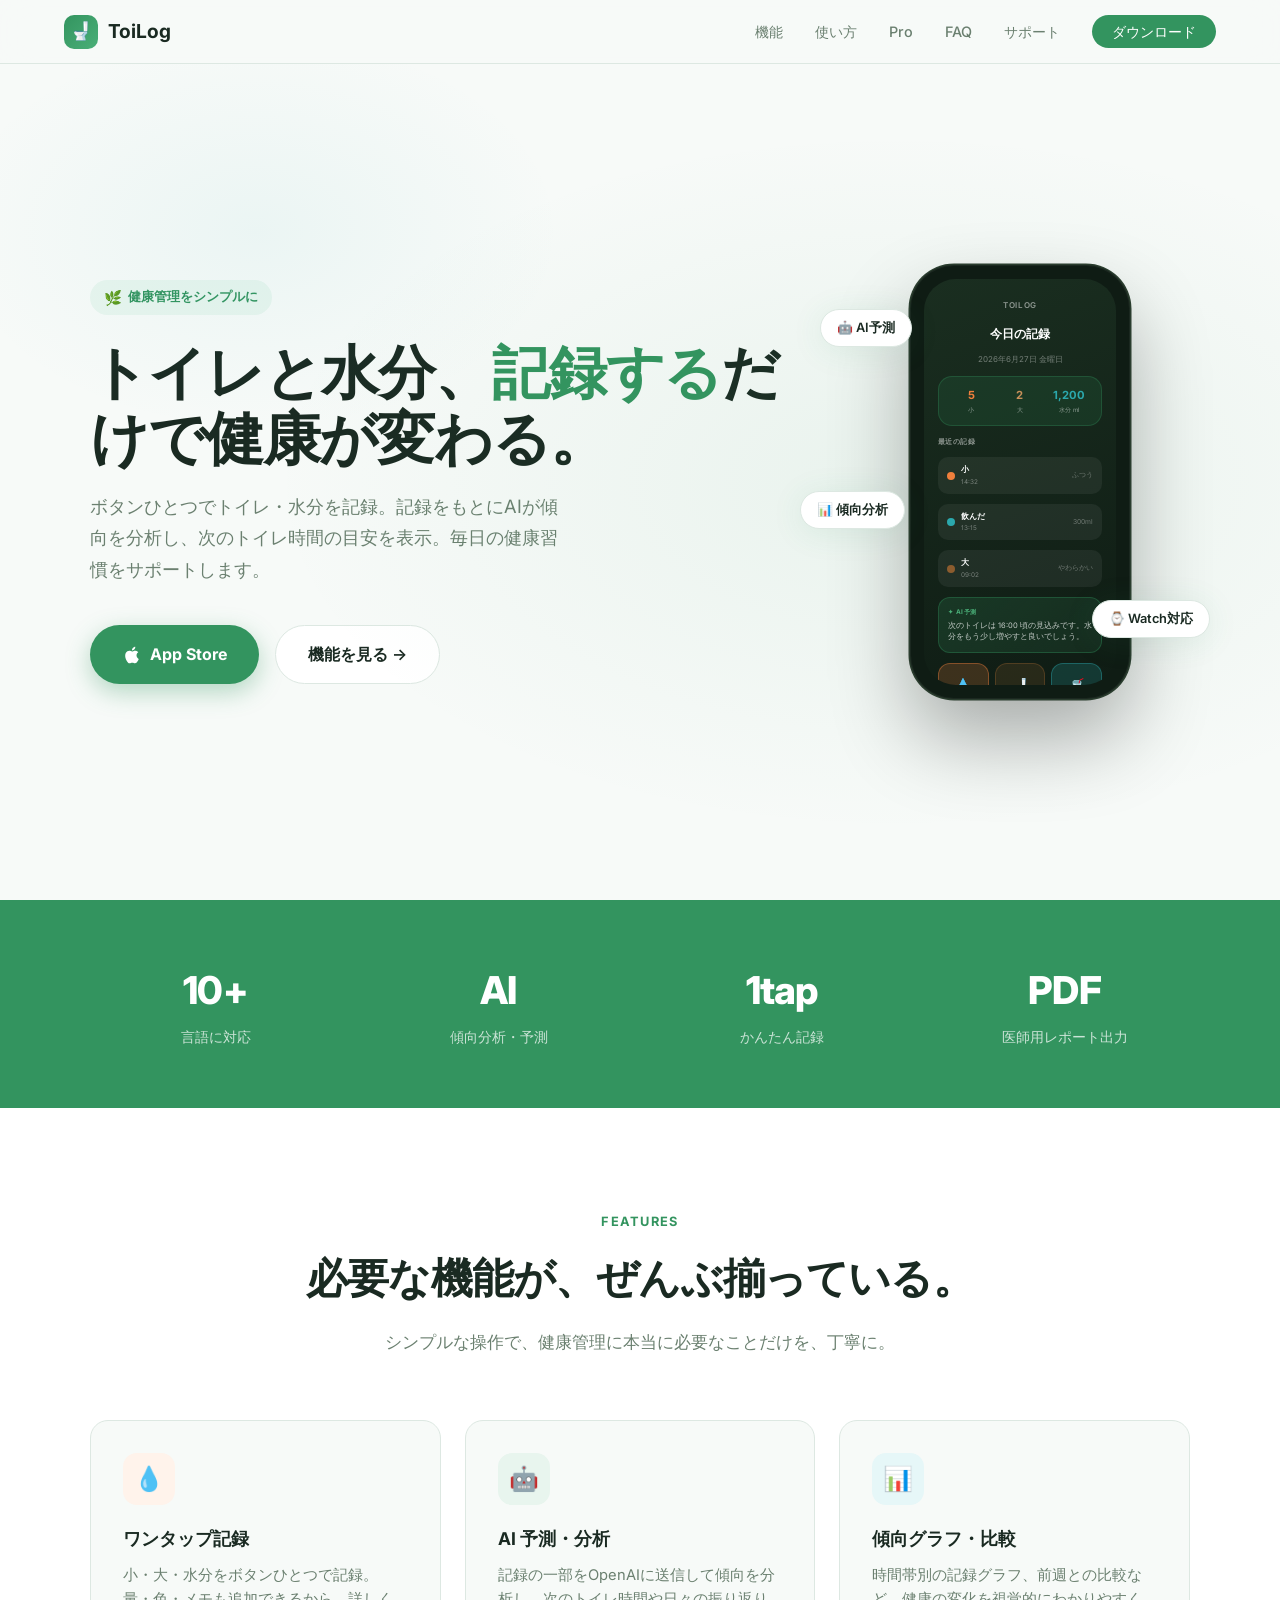
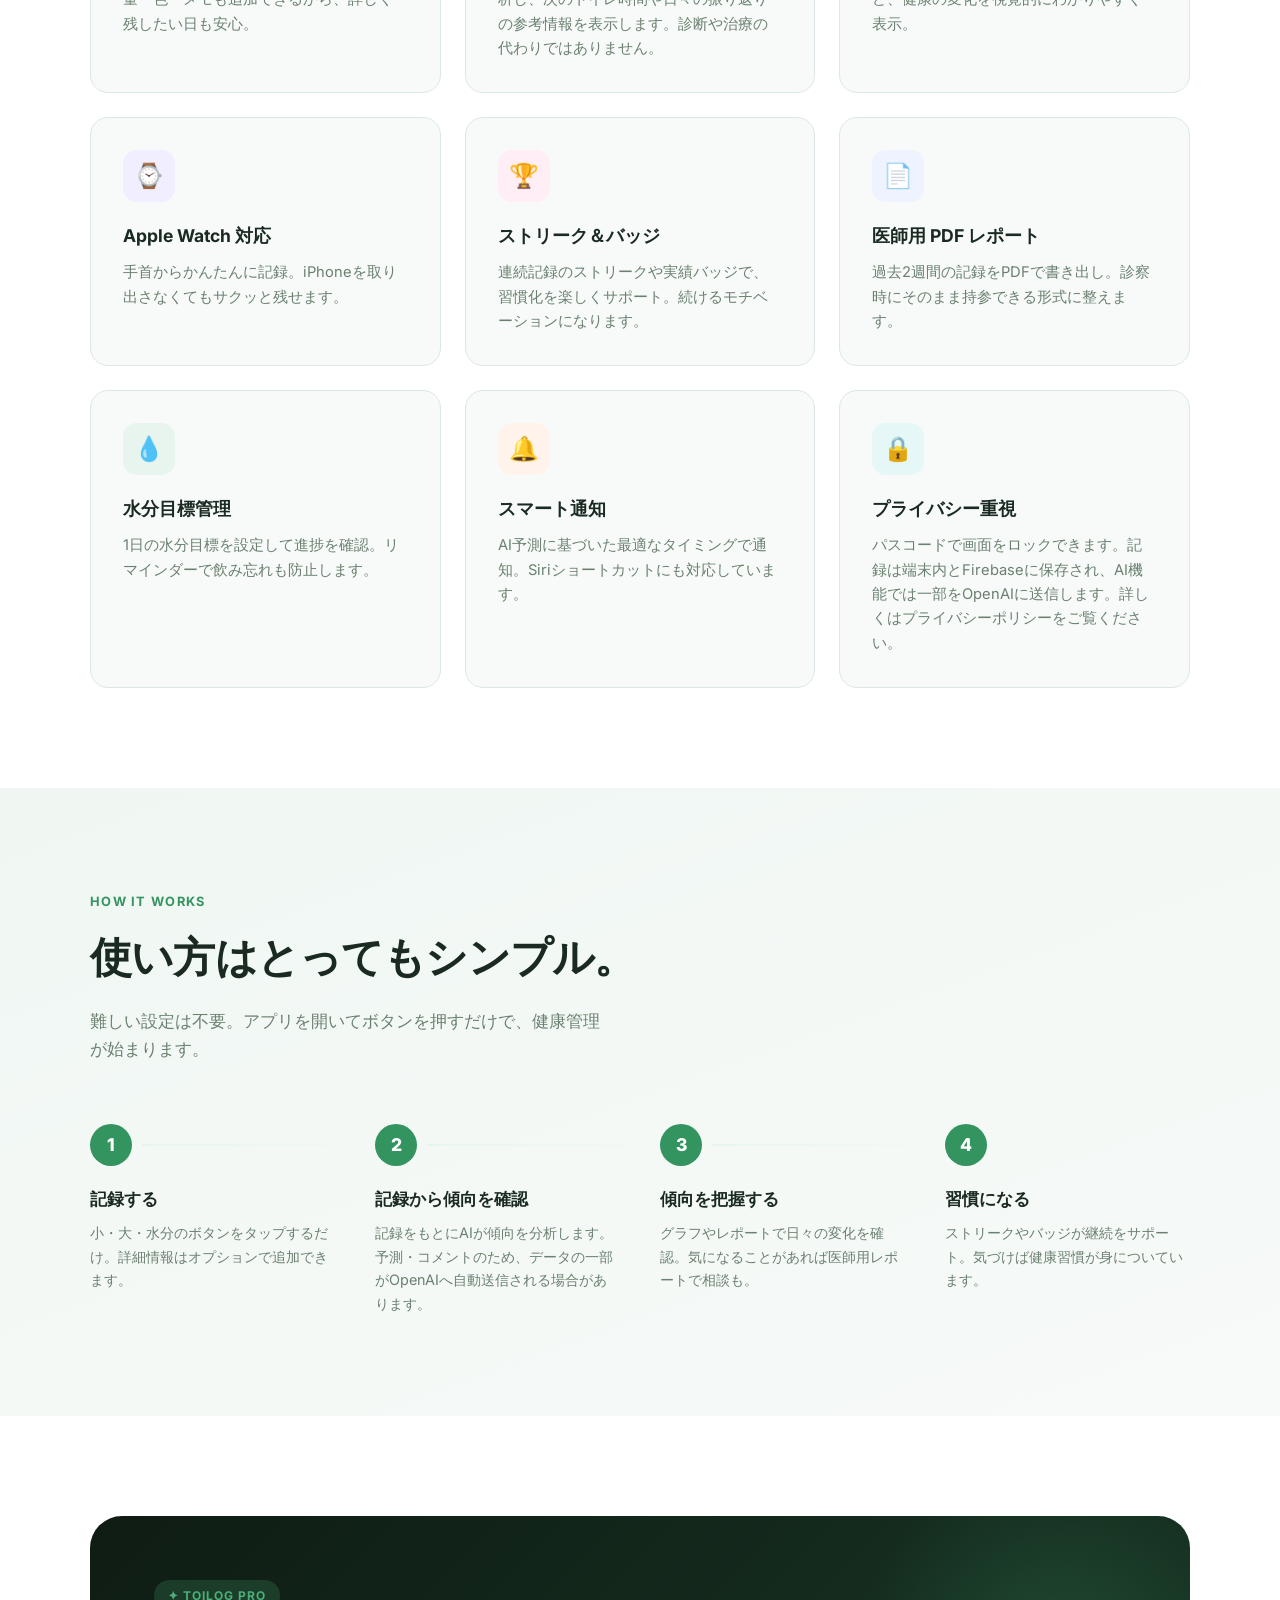
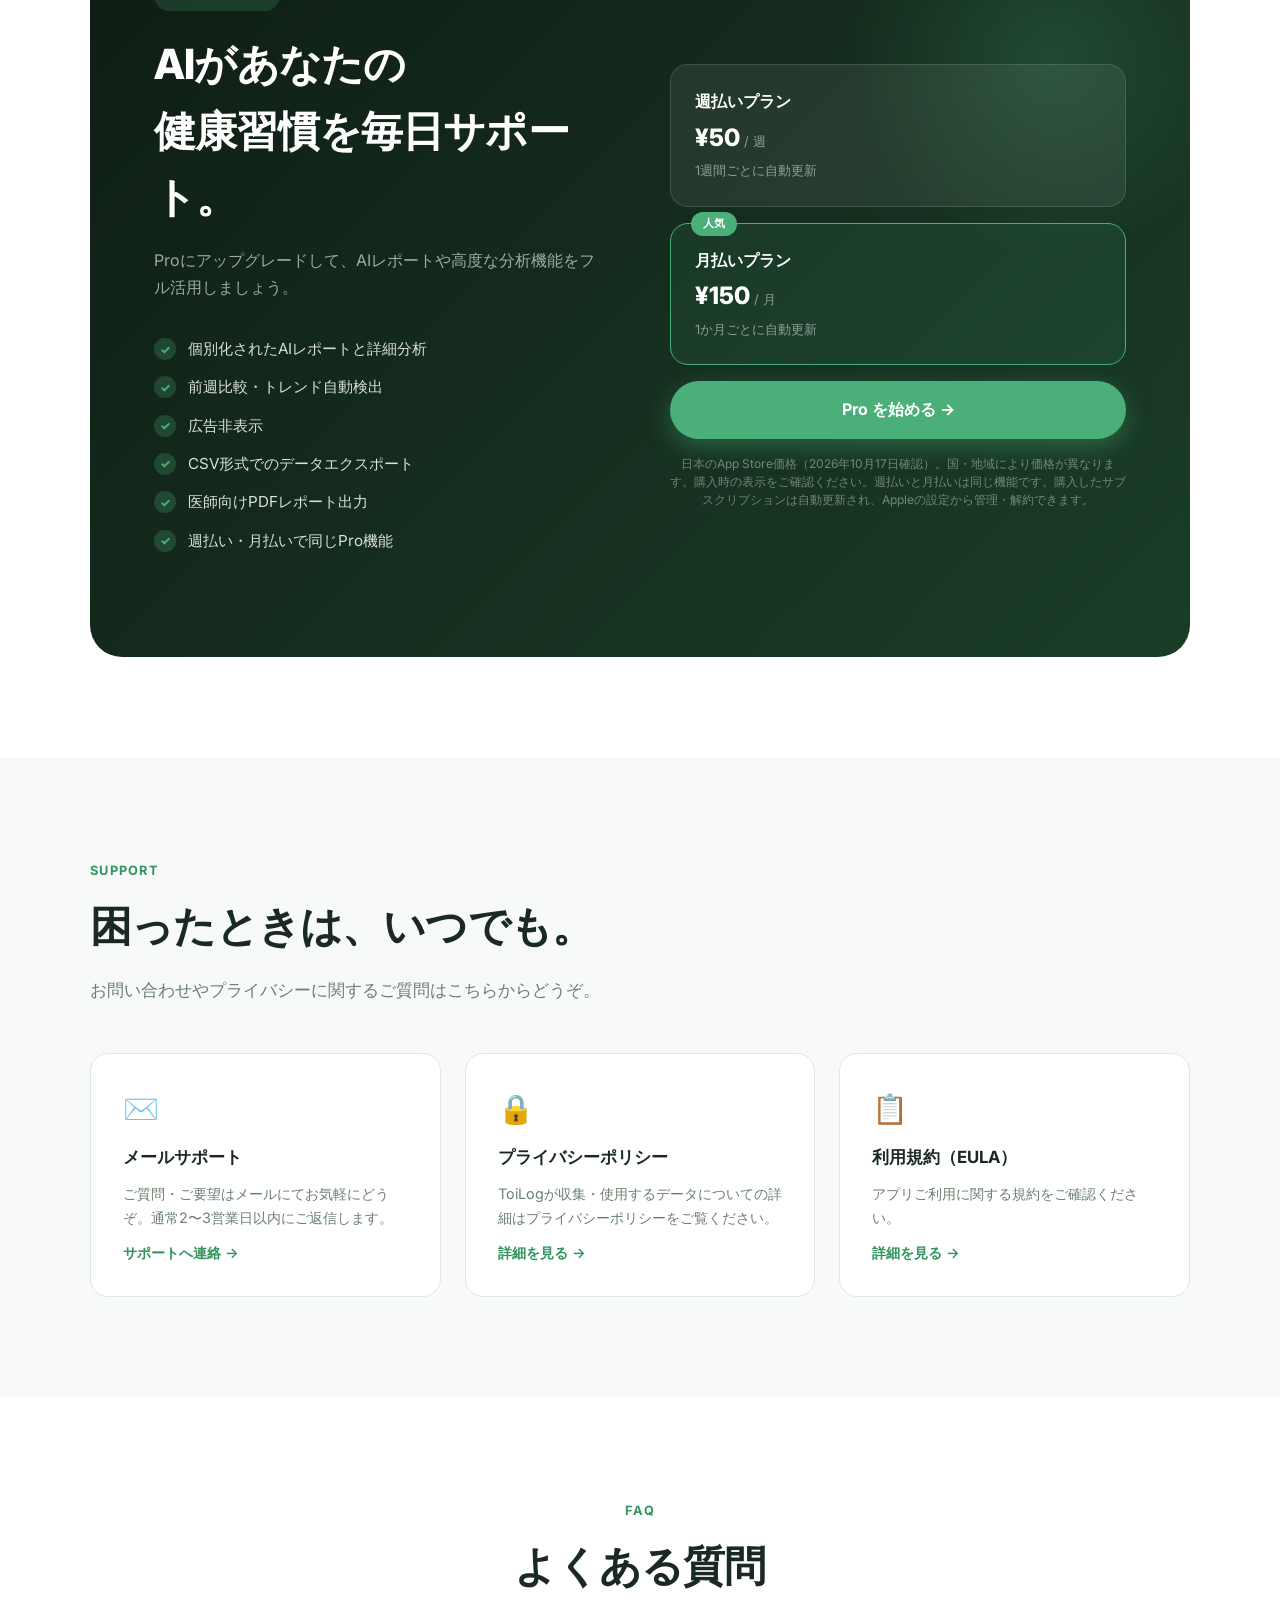
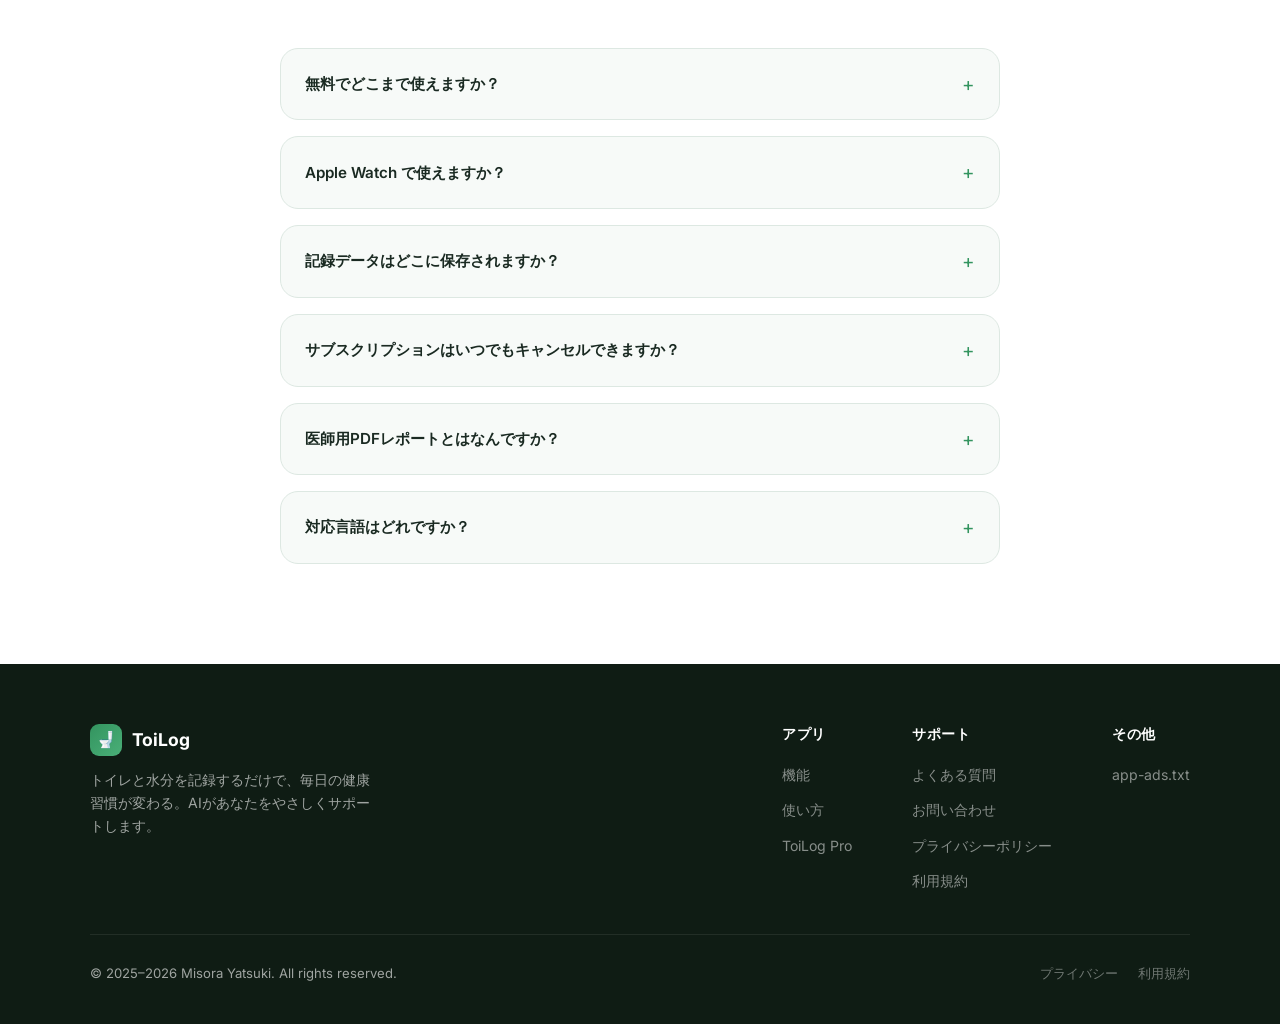
==== commit 60b978ac: "Correct ToiLog pricing, privacy disclosures and localized policies" ====
--- a/index.html
+++ b/index.html
@@ -502,7 +502,7 @@
     <div class="hero-text">
       <div class="hero-badge"><span>🌿</span> 健康管理をシンプルに</div>
       <h1>トイレと水分、<em>記録する</em>だけで健康が変わる。</h1>
-      <p class="hero-sub">ボタンひとつでトイレ・水分を記録。AIがあなたの傾向を学習し、次のトイレ時間まで予測。毎日の健康習慣をやさしくサポートします。</p>
+      <p class="hero-sub">ボタンひとつでトイレ・水分を記録。記録をもとにAIが傾向を分析し、次のトイレ時間の目安を表示。毎日の健康習慣をサポートします。</p>
       <div class="hero-actions">
         <a href="https://apps.apple.com/jp/app/toilog-%E3%83%88%E3%82%A4%E3%83%AC%E8%A8%98%E9%8C%B2-ai%E5%81%A5%E5%BA%B7%E5%88%86%E6%9E%90/id6755875890" class="btn-primary" target="_blank" rel="noopener">
           <svg width="20" height="20" viewBox="0 0 24 24" fill="currentColor"><path d="M18.71 19.5c-.83 1.24-1.71 2.45-3.05 2.47-1.34.03-1.77-.79-3.29-.79-1.53 0-2 .77-3.27.82-1.31.05-2.3-1.32-3.14-2.53C4.25 17 2.94 12.45 4.7 9.39c.87-1.52 2.43-2.48 4.12-2.51 1.28-.02 2.5.87 3.29.87.78 0 2.26-1.07 3.8-.91.65.03 2.47.26 3.64 1.98-.09.06-2.17 1.28-2.15 3.81.03 3.02 2.65 4.03 2.68 4.04-.03.07-.42 1.44-1.38 2.83M13 3.5c.73-.83 1.94-1.46 2.94-1.5.13 1.17-.34 2.35-1.04 3.19-.69.85-1.83 1.51-2.95 1.42-.15-1.15.41-2.35 1.05-3.11z"/></svg>
@@ -629,7 +629,7 @@
       <div class="feature-card">
         <div class="feature-icon icon-green">🤖</div>
         <h3>AI 予測・分析</h3>
-        <p>記録が溜まるほどAIがあなたの傾向を学習。次のトイレ時間を予測し、日々のアドバイスを提供します。</p>
+        <p>記録の一部をOpenAIに送信して傾向を分析し、次のトイレ時間や日々の振り返りの参考情報を表示します。診断や治療の代わりではありません。</p>
       </div>
       <div class="feature-card">
         <div class="feature-icon icon-teal">📊</div>
@@ -664,7 +664,7 @@
       <div class="feature-card">
         <div class="feature-icon icon-teal">🔒</div>
         <h3>プライバシー重視</h3>
-        <p>パスコードロックで大切な記録を保護。センシティブなデータも安心して管理できます。</p>
+        <p>パスコードで画面をロックできます。記録は端末内とFirebaseに保存され、AI機能では一部をOpenAIに送信します。詳しくはプライバシーポリシーをご覧ください。</p>
       </div>
     </div>
   </div>
@@ -686,8 +686,8 @@
       <div class="step">
         <div class="step-num">2</div>
         <div class="step-connector"></div>
-        <h3>AIが学習する</h3>
-        <p>記録が増えるほど、AIがあなたのパターンを認識。パーソナルな予測精度が上がっていきます。</p>
+        <h3>記録から傾向を確認</h3>
+        <p>記録をもとにAIが傾向を分析します。予測・コメントのため、データの一部がOpenAIへ自動送信される場合があります。</p>
       </div>
       <div class="step">
         <div class="step-num">3</div>
@@ -714,30 +714,30 @@
           <h2>AIがあなたの<br>健康習慣を毎日サポート。</h2>
           <p class="pro-sub">Proにアップグレードして、AIレポートや高度な分析機能をフル活用しましょう。</p>
           <ul class="pro-features">
-            <li>毎日のAIレポートとパーソナルアドバイス</li>
+            <li>個別化されたAIレポートと詳細分析</li>
             <li>前週比較・トレンド自動検出</li>
-            <li>AI予測に基づくスマート通知</li>
+            <li>広告非表示</li>
             <li>CSV形式でのデータエクスポート</li>
             <li>医師向けPDFレポート出力</li>
-            <li>Apple Watch フル対応</li>
+            <li>週払い・月払いで同じPro機能</li>
           </ul>
         </div>
         <div>
           <div class="pro-cards">
             <div class="plan-card">
               <div class="plan-name">週払いプラン</div>
-              <div class="plan-price">¥???<span> / 週</span></div>
+              <div class="plan-price">¥50<span> / 週</span></div>
               <div class="plan-desc">1週間ごとに自動更新</div>
             </div>
             <div class="plan-card popular">
               <div class="plan-badge">人気</div>
               <div class="plan-name">月払いプラン</div>
-              <div class="plan-price">¥???<span> / 月</span></div>
+              <div class="plan-price">¥150<span> / 月</span></div>
               <div class="plan-desc">1か月ごとに自動更新</div>
             </div>
             <a href="https://apps.apple.com/jp/app/toilog-%E3%83%88%E3%82%A4%E3%83%AC%E8%A8%98%E9%8C%B2-ai%E5%81%A5%E5%BA%B7%E5%88%86%E6%9E%90/id6755875890" class="btn-pro" target="_blank" rel="noopener">Pro を始める →</a>
             <p style="color:rgba(255,255,255,.4);font-size:.75rem;text-align:center;line-height:1.5">
-              サブスクリプションは各期間終了の24時間前までにキャンセルしない限り自動更新されます。
+              日本のApp Store価格（2026年10月17日確認）。国・地域により価格が異なります。購入時の表示をご確認ください。週払いと月払いは同じ機能です。購入したサブスクリプションは自動更新され、Appleの設定から管理・解約できます。
             </p>
           </div>
         </div>
@@ -785,15 +785,15 @@
     <div class="faq-list">
       <details>
         <summary>無料でどこまで使えますか？</summary>
-        <div class="faq-answer">基本的な記録機能（小・大・水分の記録、履歴表示）は無料でご利用いただけます。AI分析レポートやCSVエクスポート、PDFレポートなどの高度な機能はToiLog Proでご利用いただけます。</div>
+        <div class="faq-answer">【無料で使える機能】小・大・水分の記録、履歴の確認、基本的なグラフ、Apple Watchからの記録。無料版には広告が表示されます。 【ToiLog Pro】広告非表示、個別化されたAIレポート・詳細分析、CSVエクスポート、PDFレポート出力。週払いと月払いで利用できるPro機能は同じです。 初回の7日間Pro体験は、購入操作をしない限り自動課金されません。</div>
       </details>
       <details>
         <summary>Apple Watch で使えますか？</summary>
-        <div class="faq-answer">はい、Apple Watch に対応しています。手首からワンタップで記録できます。ToiLog Pro ではWatch機能をフルにご活用いただけます。</div>
+        <div class="faq-answer">はい。Apple Watchからの記録は無料で利用できます。対応するiPhoneとの連携が必要です。</div>
       </details>
       <details>
         <summary>記録データはどこに保存されますか？</summary>
-        <div class="faq-answer">データはお使いのiPhone内に保存されます。Firebaseを利用したクラウド同期も行われますが、プライバシーポリシーに従って適切に管理されます。</div>
+        <div class="faq-answer">記録は端末内とFirebaseに保存され、利用可能な場合はiCloudでも同期されます。 無料・Proのどちらも対象です。AI予測・コメント等では、記録や健康プロフィール等をOpenAIに送信します。自動送信される場合があります。 <a href="privacy.html">データの取り扱いを確認</a></div>
       </details>
       <details>
         <summary>サブスクリプションはいつでもキャンセルできますか？</summary>
@@ -835,7 +835,7 @@
           <h4>サポート</h4>
           <ul>
             <li><a href="#faq">よくある質問</a></li>
-            <li><a href="mailto:support@example.com">お問い合わせ</a></li>
+            <li><a href="mailto:goodmisogoodmiso@gmail.com">お問い合わせ</a></li>
             <li><a href="privacy.html">プライバシーポリシー</a></li>
             <li><a href="terms.html">利用規約</a></li>
           </ul>
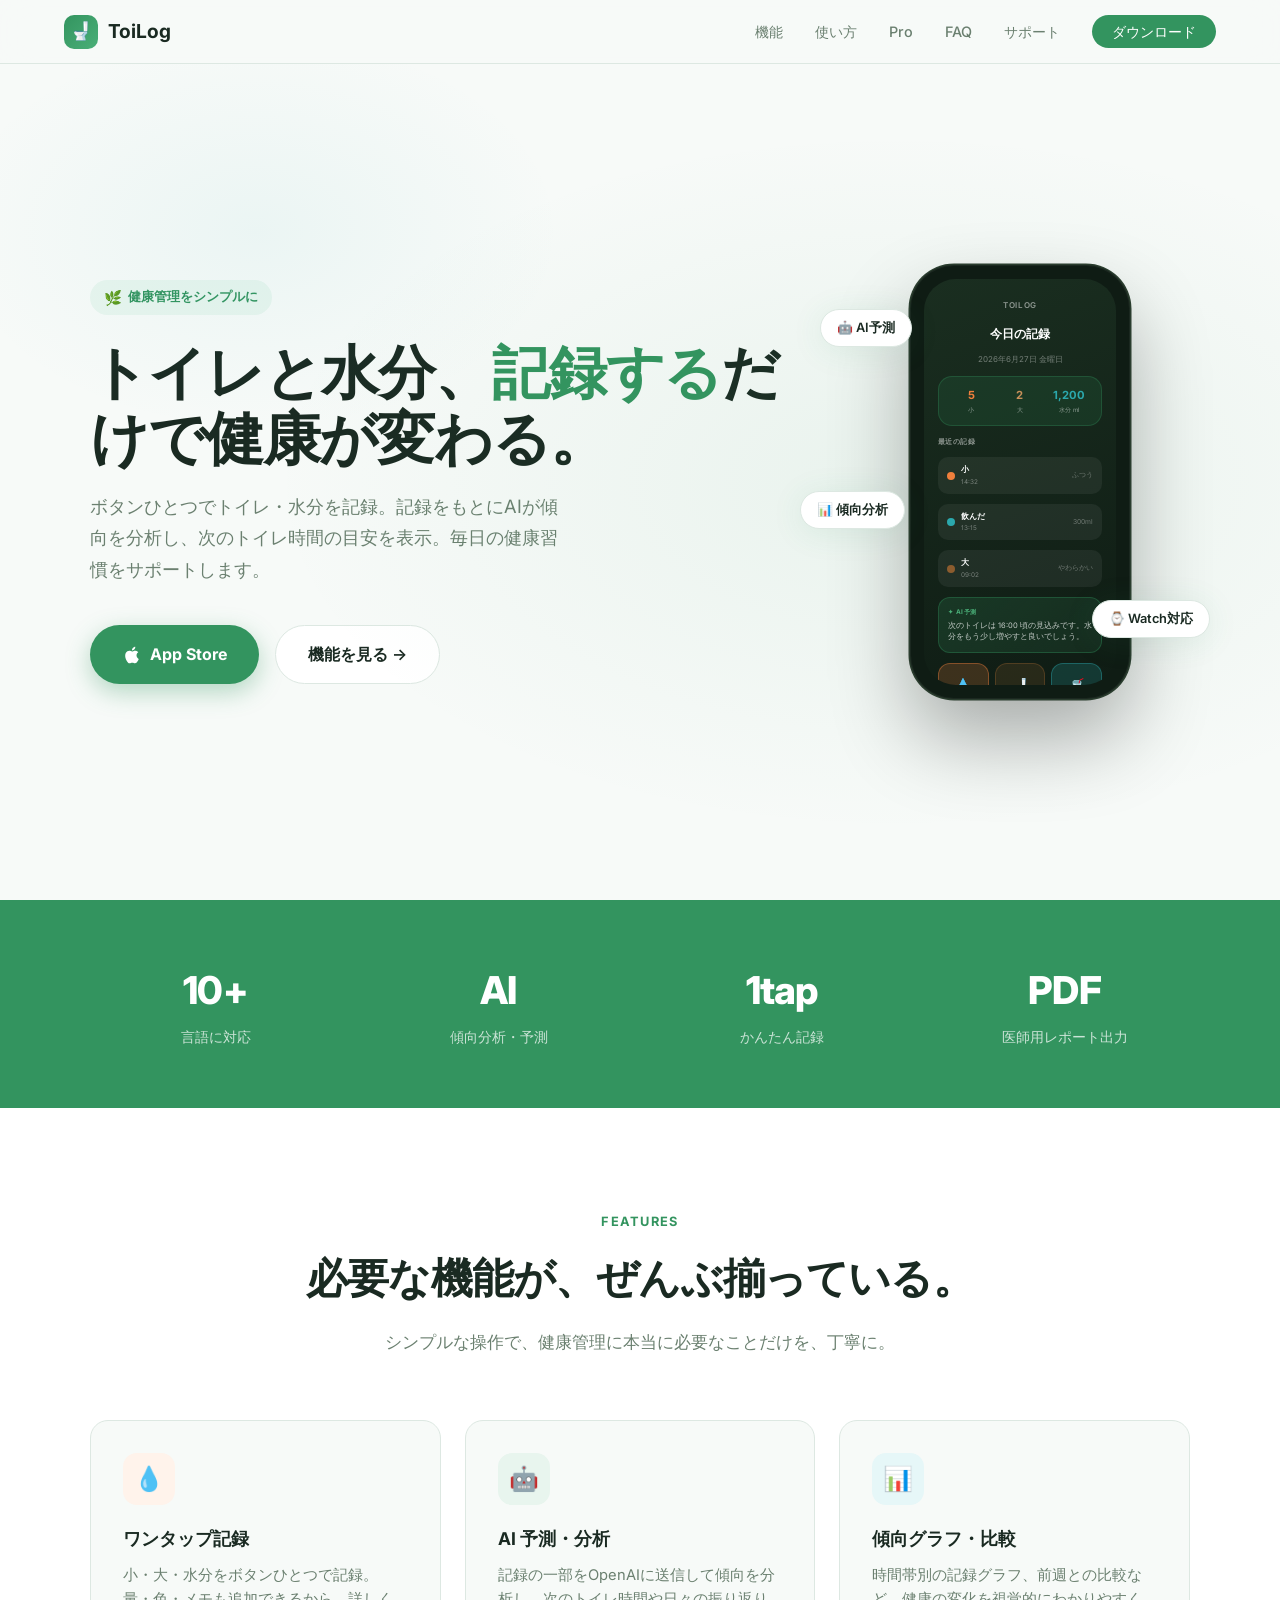
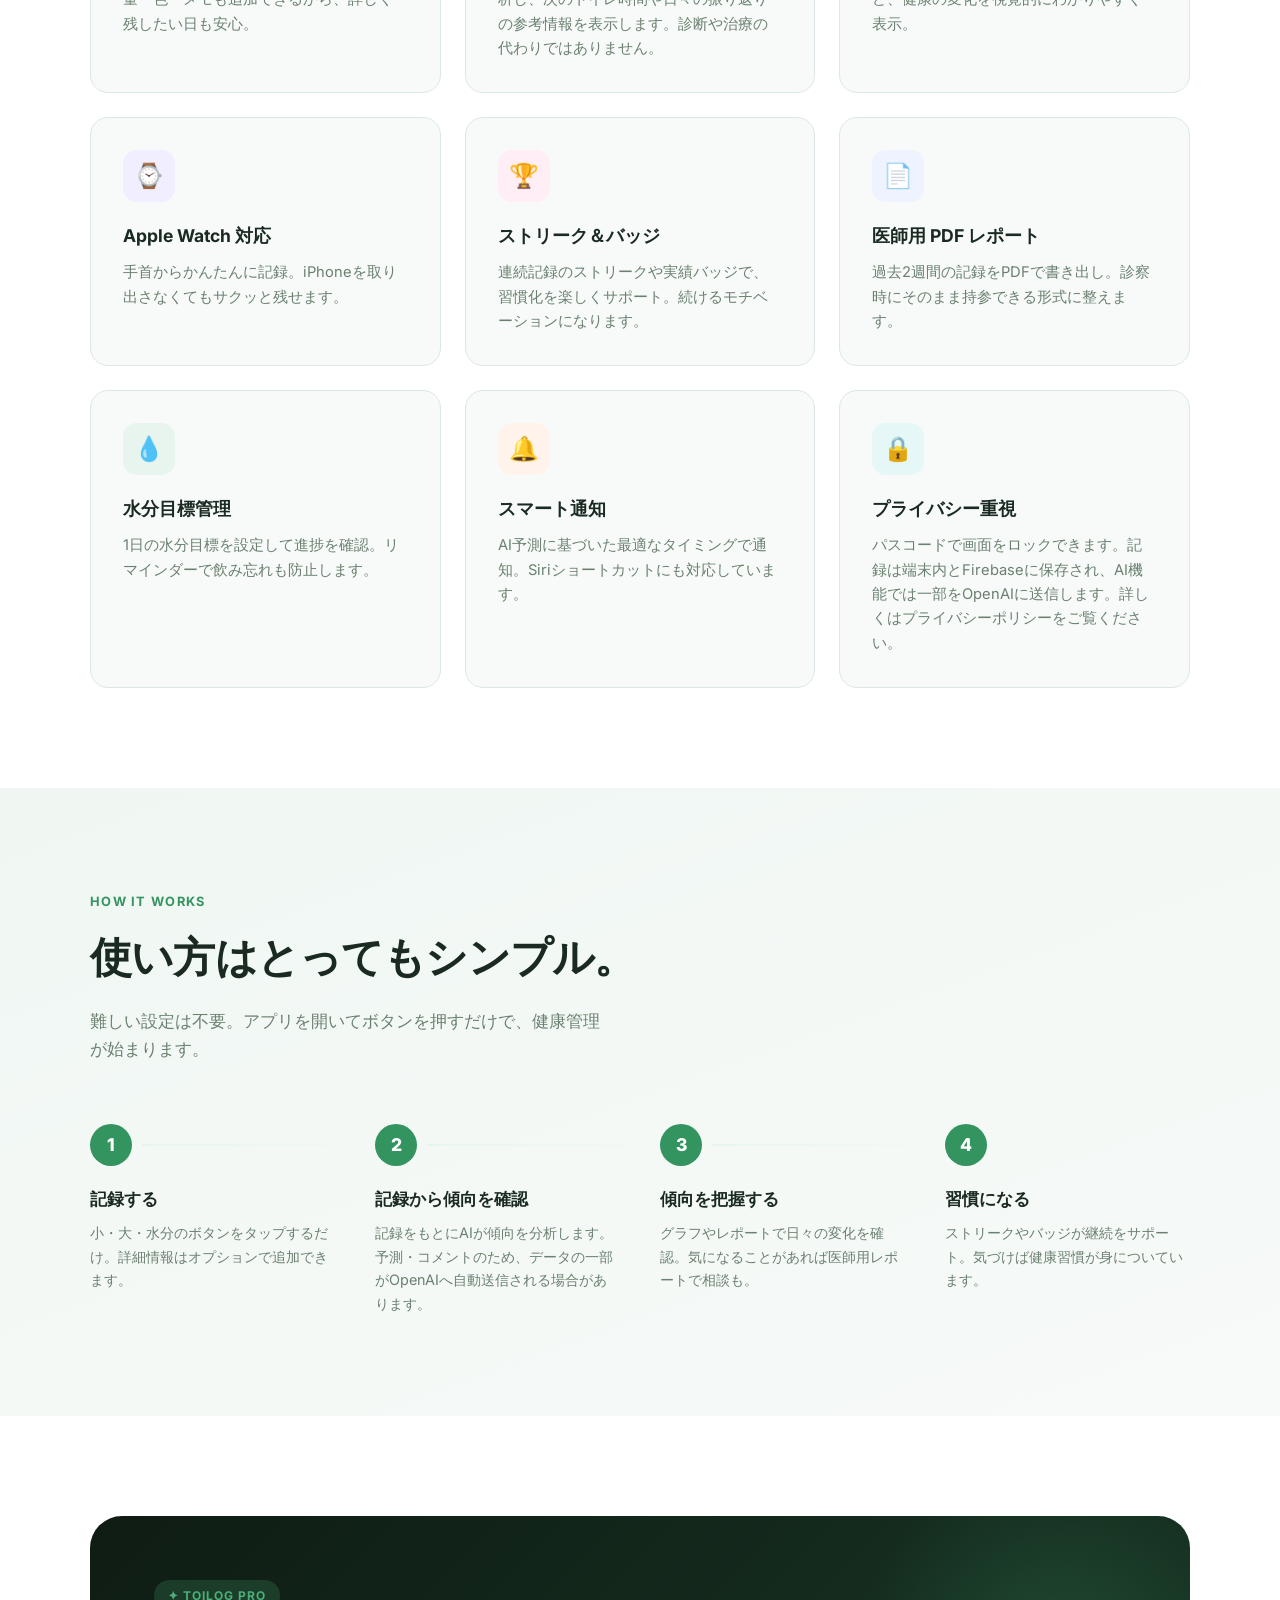
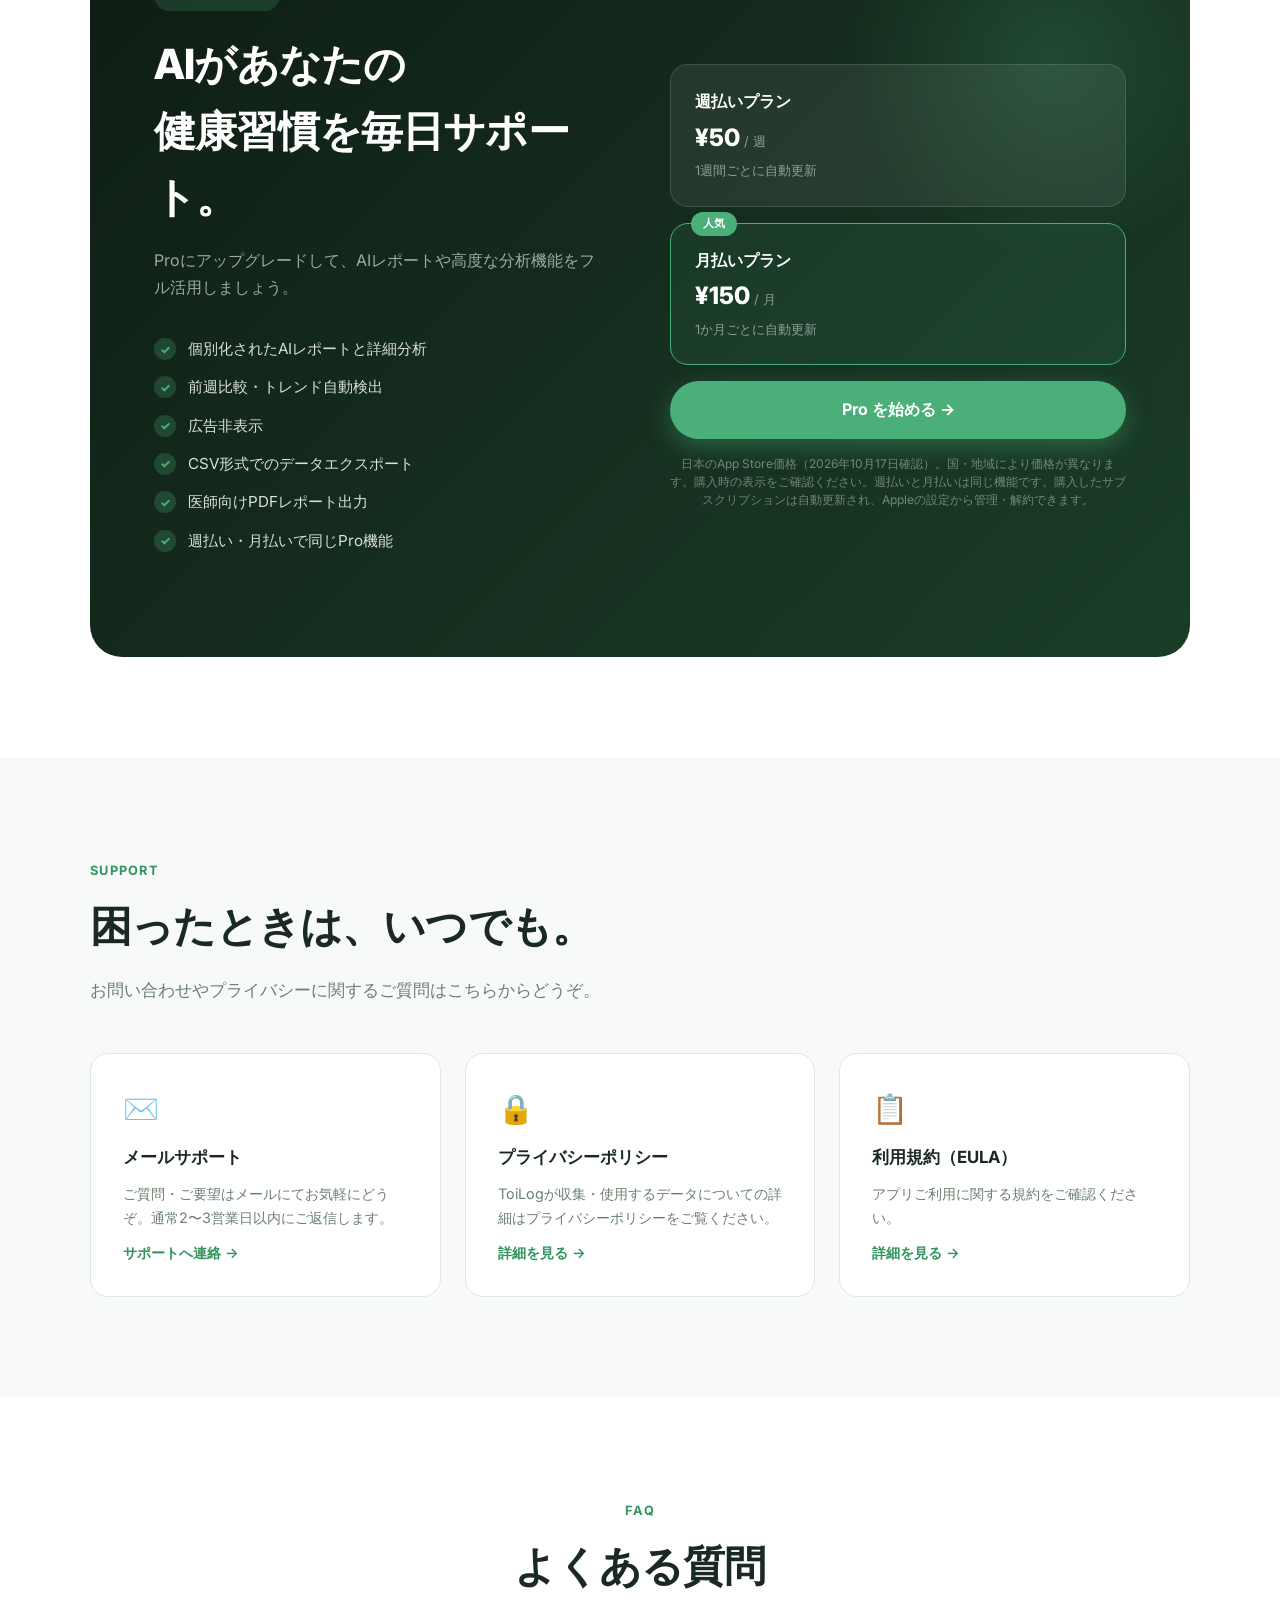
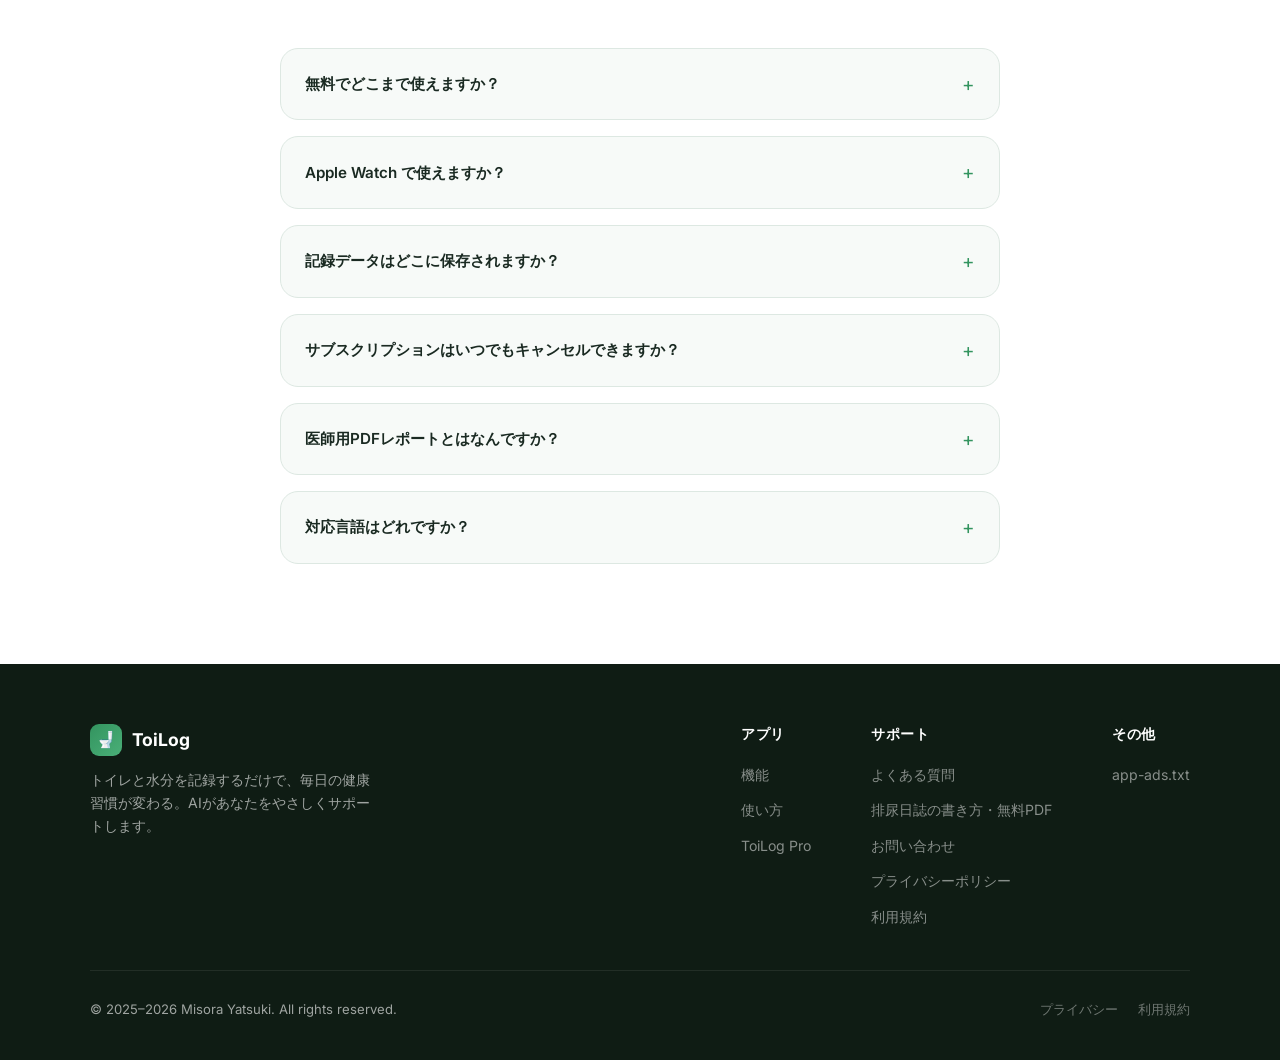
==== commit bec75d0e: "Publish free bladder diary guide and printable PDF" ====
--- a/index.html
+++ b/index.html
@@ -835,6 +835,7 @@
           <h4>サポート</h4>
           <ul>
             <li><a href="#faq">よくある質問</a></li>
+            <li><a href="bladder-diary/">排尿日誌の書き方・無料PDF</a></li>
             <li><a href="mailto:goodmisogoodmiso@gmail.com">お問い合わせ</a></li>
             <li><a href="privacy.html">プライバシーポリシー</a></li>
             <li><a href="terms.html">利用規約</a></li>
